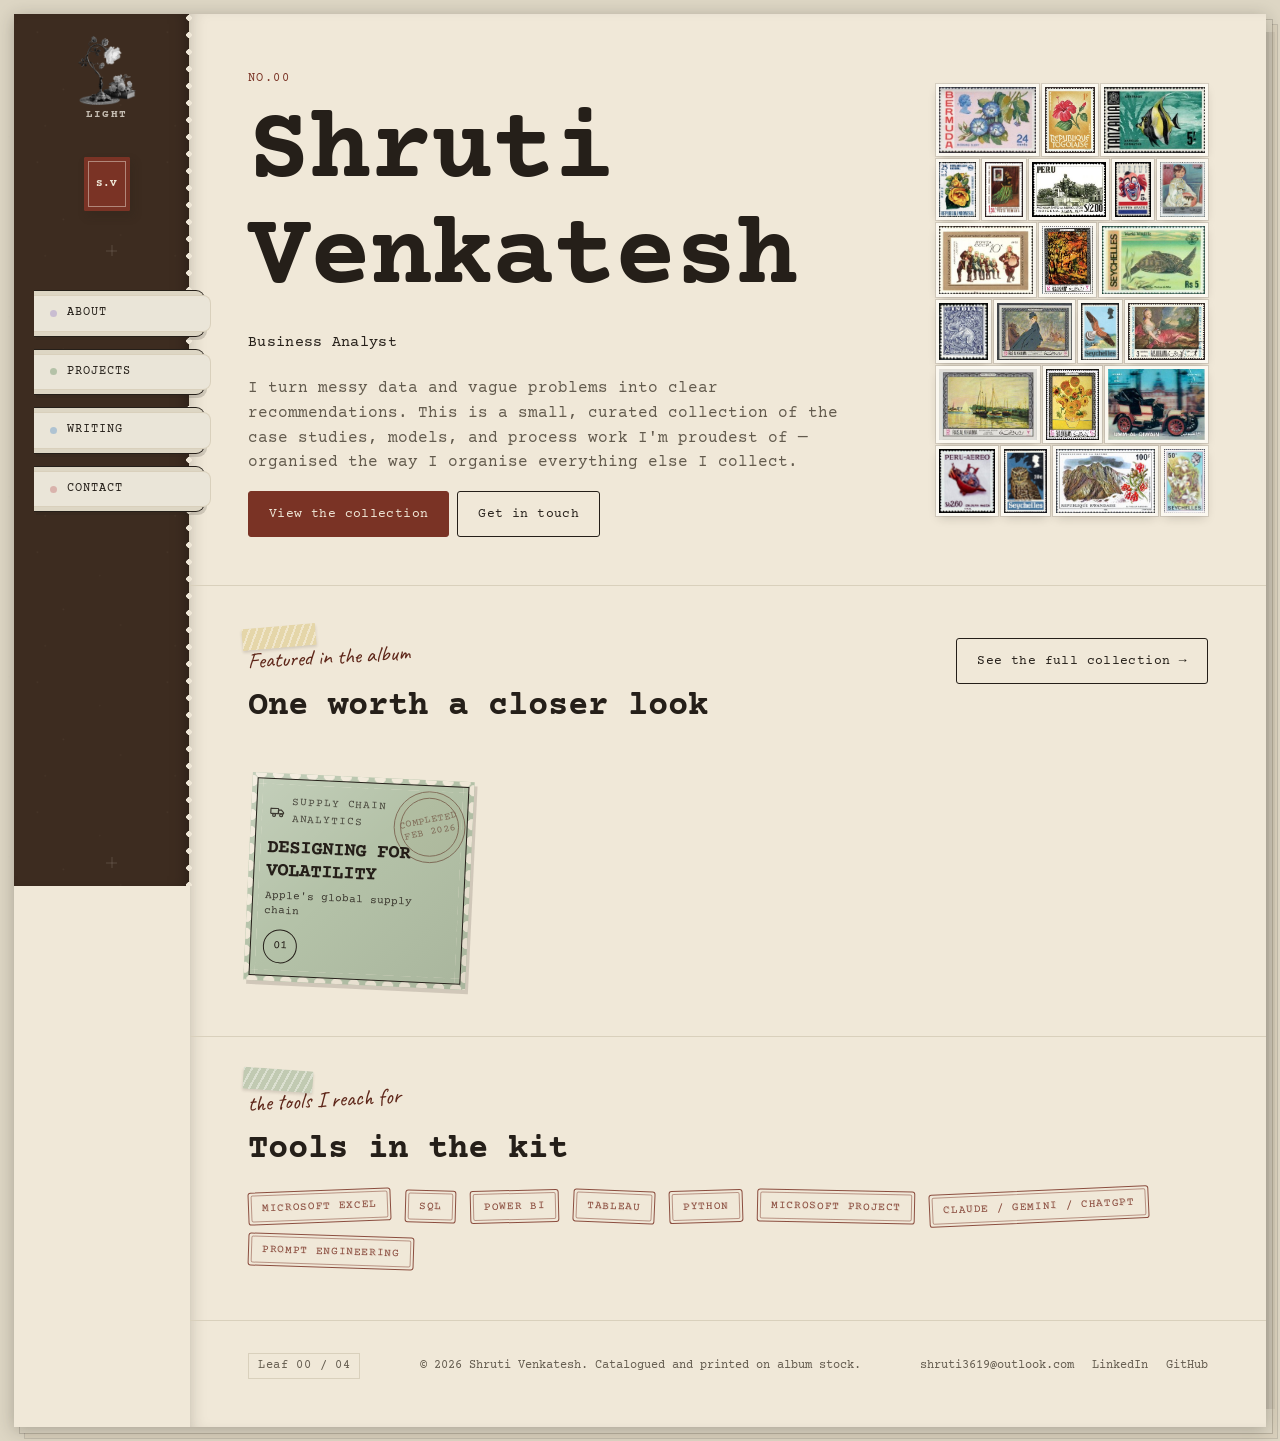
==== index.html @ 0fd5b23b "Add files via upload" ====
<!DOCTYPE html>
<html lang="en">
<head>
<meta charset="UTF-8">
<script>
(function () {
  try {
    var t = localStorage.getItem('theme');
    if (!t) t = (window.matchMedia && window.matchMedia('(prefers-color-scheme: dark)').matches) ? 'dark' : 'light';
    document.documentElement.setAttribute('data-theme', t);
  } catch (e) {}
})();
</script>
<meta name="viewport" content="width=device-width, initial-scale=1.0, viewport-fit=cover">
<title>Shruti Venkatesh — Business Analyst</title>
<meta name="description" content="A small collection of analytics, operations, and strategy work, catalogued like a stamp album.">
<meta property="og:type" content="website">
<meta property="og:title" content="Shruti Venkatesh — Business Analyst">
<meta property="og:description" content="A small collection of analytics, operations, and strategy work, catalogued like a stamp album.">
<meta property="og:url" content="https://shrutivenkatesh14.github.io/Portfolio/">
<meta property="og:site_name" content="Shruti Venkatesh — Portfolio">
<meta property="og:image" content="https://shrutivenkatesh14.github.io/Portfolio/og-image.png">
<meta property="og:image:width" content="1200">
<meta property="og:image:height" content="630">
<meta name="twitter:card" content="summary_large_image">
<meta name="twitter:title" content="Shruti Venkatesh — Business Analyst">
<meta name="twitter:description" content="A small collection of analytics, operations, and strategy work, catalogued like a stamp album.">
<meta name="twitter:image" content="https://shrutivenkatesh14.github.io/Portfolio/og-image.png">
<link rel="canonical" href="https://shrutivenkatesh14.github.io/Portfolio/">
<link rel="icon" type="image/svg+xml" href="favicon.svg">
<link rel="icon" type="image/png" sizes="32x32" href="favicon-32x32.png">
<link rel="apple-touch-icon" href="apple-touch-icon.png">
<link rel="preconnect" href="https://fonts.googleapis.com">
<link rel="preconnect" href="https://fonts.gstatic.com" crossorigin>
<link href="https://fonts.googleapis.com/css2?family=Courier+Prime:ital,wght@0,400;0,700;1,400&family=Newsreader:ital,wght@0,400;0,500;1,400&family=Caveat:wght@500;600&display=swap" rel="stylesheet">
<link rel="stylesheet" href="styles.css?v=20261023">
</head>
<body>

<div class="album">
    <nav class="rail" aria-label="Primary">
    <button class="lamp-toggle" type="button" aria-label="Turn on the lamp (dark mode)" aria-pressed="false" title="Toggle light / dark mode">
    <span class="lamp-toggle-glow" aria-hidden="true"></span>
    <img class="lamp-toggle-img" src="assets/lamp.png" alt="" width="140" height="166" aria-hidden="true">
  
  </button>
  <a class="rail-brand" href="index.html" aria-label="Home" aria-current="page">S.V</a>
    <span class="reg-mark" aria-hidden="true"></span>
    <div class="rail-tabs">
      <a class="rail-tab t-lavender" href="about.html"><span class="tab-dot"></span>About</a>
      <a class="rail-tab t-sage" href="projects.html"><span class="tab-dot"></span>Projects</a>
      <a class="rail-tab t-powder-blue" href="writing.html"><span class="tab-dot"></span>Writing</a>
      <a class="rail-tab t-dusty-rose" href="contact.html"><span class="tab-dot"></span>Contact</a>
    </div>
    <span class="reg-mark" aria-hidden="true" style="margin-top:auto;"></span>
  </nav>
  <button class="rail-toggle" aria-label="Toggle navigation" aria-expanded="false">☰</button>

  <div class="page-content">
    <main>
      <section class="hero">
        <div class="wrap">
          <p class="eyebrow">No.00</p>
          <h1 class="hero-name">Shruti Venkatesh</h1>
          <p class="hero-role">Business Analyst</p>
          <p class="max-w">
            I turn messy data and vague problems into clear recommendations. This is a small, curated collection of
            the case studies, models, and process work I'm proudest of — organised the way I organise everything
            else I collect.
          </p>
          <div class="chip-row hero-actions">
            <a href="projects.html" class="btn btn-primary">View the collection</a>
            <a href="contact.html" class="btn btn-quiet">Get in touch</a>
          </div>
          <div class="hero-scatter" id="hero-scatter" aria-hidden="true"></div>
        </div>
      </section>

      <section>
        <div class="wrap">
          <div class="section-head">
            <div>
              <span class="album-note">
                <span class="washi-tape washi-butter" aria-hidden="true" style="width:74px; left:-6px; transform:rotate(-5deg);"></span>
                <span class="hand-note">Featured in the album</span>
              </span>
              <h2 class="mt-0" style="margin-top:8px;">One worth a closer look</h2>
            </div>
            <a href="projects.html" class="btn btn-quiet">See the full collection →</a>
          </div>
          <div class="stamp-collection" id="stamp-grid" data-filter="featured"></div>
        </div>
      </section>

      <section>
        <div class="wrap">
          <span class="album-note">
            <span class="washi-tape washi-sage" aria-hidden="true" style="width:70px; left:-5px; transform:rotate(4deg);"></span>
            <span class="hand-note">the tools I reach for</span>
          </span>
          <h2 class="mt-0" style="margin-top:8px;">Tools in the kit</h2>
          <div class="tool-mark-row">
            <span class="tool-mark" style="--tilt:-2.2deg;">Microsoft Excel</span>
            <span class="tool-mark" style="--tilt:1.6deg;">SQL</span>
            <span class="tool-mark" style="--tilt:-1.4deg;">Power BI</span>
            <span class="tool-mark" style="--tilt:2.4deg;">Tableau</span>
            <span class="tool-mark" style="--tilt:-1.8deg;">Python</span>
            <span class="tool-mark" style="--tilt:1.2deg;">Microsoft Project</span>
            <span class="tool-mark" style="--tilt:-2.6deg;">Claude / Gemini / ChatGPT</span>
            <span class="tool-mark" style="--tilt:1.8deg;">Prompt Engineering</span>
          </div>
        </div>
      </section>
    </main>

    <footer class="site-footer">
      <div class="wrap footer-row">
        <span class="leaf-num">Leaf 00 / 04</span>
        <span>© 2026 Shruti Venkatesh. Catalogued and printed on album stock.</span>
        <div class="footer-links">
          <a href="mailto:shruti3619@outlook.com">shruti3619@outlook.com</a>
          <a href="https://www.linkedin.com/in/shrutivenkatesh14" target="_blank" rel="noopener noreferrer">LinkedIn</a>
          <a href="https://github.com/shrutivenkatesh14" target="_blank" rel="noopener noreferrer">GitHub</a>
        </div>
      </div>
    </footer>
  </div>
</div>

<div class="overlay" id="case-overlay" aria-hidden="true" inert>
  <div class="overlay-sheet" role="dialog" aria-modal="true" aria-label="Case file">
    <button class="overlay-close" aria-label="Close">✕</button>
    <div class="overlay-content">
      <div class="overlay-head">
        <div class="overlay-stamp stamp-shape"></div>
        <div>
          <span class="overlay-tag"></span>
          <h3 class="overlay-title"></h3>
        </div>
      </div>
      <span class="overlay-denom"></span>
      <p class="overlay-outcome"></p>
      <div class="o-diagram" hidden>
        <div class="netmap-top"><h4 class="netmap-head"></h4><span class="hand-note netmap-hand"></span></div>
        <ol class="netmap" aria-label="The supply chain in four stops"></ol>
        <div class="netmap-lock">
          <p class="netmap-lock-caption"></p>
          <div class="netmap-lock-bar"><span class="netmap-lock-end netmap-lock-left"></span><span class="netmap-lock-line" aria-hidden="true"></span><span class="netmap-lock-end netmap-lock-right"></span></div>
        </div>
        <p class="netmap-why"></p>
        <p class="netmap-catch"></p>
        <p class="netmap-take"></p>
      </div>
      <div class="overlay-body">
        <div><h4>The problem</h4><p class="o-problem"></p></div>
        <div><h4>What I did</h4><ul class="o-approach"></ul></div>
        <div><h4>The outcome</h4><p class="o-result"></p></div>
      </div>
      <div class="overlay-links"></div>
    </div>
    <div class="overlay-nav">
      <button class="overlay-prev">← Previous</button>
      <button class="overlay-next">Next →</button>
    </div>
  </div>
</div>

<script src="data.js?v=20261023"></script>
<script src="app.js?v=20261023"></script>
</body>
</html>
---- styles.css ----
/* ==========================================================================
   THE COLLECTION v2 — an album of albums
   ========================================================================== */

:root {
  --paper: #F0E8D8;
  --paper-deep: #DDD6C4;
  --panel: #EAE5D8;
  --ink: #251F19;
  --ink-soft: #635B4E;
  --line: #D9D0BC;
  --accent-ink: #7A3325;
  --accent-ink-deep: #5E2619;

  --dusty-rose: #D9B3AC;
  --sage: #B4C2A8;
  --powder-blue: #AFC3D2;
  --butter-yellow: #E3D19C;
  --lavender: #C9BDD1;

  --spine: #3D2C20;
  --spine-mark: rgba(243,238,227,0.4);

  --font-display: 'Courier Prime', 'Courier New', monospace;
  --font-body: 'Courier Prime', 'Courier New', monospace;
  --font-mono: 'Courier Prime', 'Courier New', monospace;
  --font-hand: 'Caveat', cursive;

  --rail-w: 176px;
  --radius: 3px;
}

/* per-page paper wash — a whisper of tint per section, kept neutral so it
   never competes with the pastel stamps. Light mode only: these hard-set
   --paper on <body>, which would otherwise shadow the dark theme's value
   (set on <html>) for every descendant, so each is undone in dark mode
   directly below rather than left to lose the cascade. */
body.wash-about   { --paper: #F0E7D5; }
body.wash-projects{ --paper: #EEE8D4; }
body.wash-writing { --paper: #EDE8D5; }
body.wash-contact { --paper: #F0E6D6; }

html[data-theme="dark"] body.wash-about,
html[data-theme="dark"] body.wash-projects,
html[data-theme="dark"] body.wash-writing,
html[data-theme="dark"] body.wash-contact {
  --paper: #302C27;
}

* { box-sizing: border-box; }
html { scroll-behavior: smooth; }

@media (prefers-reduced-motion: reduce) {
  html { scroll-behavior: auto; }
  *, *::before, *::after {
    animation-duration: 0.001ms !important;
    animation-iteration-count: 1 !important;
    transition-duration: 0.001ms !important;
  }
}

body {
  margin: 0;
  background: var(--paper-deep);
  color: var(--ink);
  font-family: var(--font-body);
  font-size: 16px;
  line-height: 1.55;
  -webkit-font-smoothing: antialiased;
  position: relative;
}
body.no-scroll {
  overflow: hidden;
  position: fixed;
  width: 100%;
}

/* faint paper grain — a handful of irregular radial specks, tiled, so the
   page reads as textured stock rather than a flat digital fill */
body::before {
  content: "";
  position: fixed;
  inset: 0;
  pointer-events: none;
  z-index: 0;
  opacity: 0.5;
  background-image:
    radial-gradient(circle at 12% 22%, rgba(43,36,30,0.05) 0, transparent 1.4px),
    radial-gradient(circle at 68% 8%, rgba(43,36,30,0.045) 0, transparent 1.2px),
    radial-gradient(circle at 34% 61%, rgba(43,36,30,0.05) 0, transparent 1.5px),
    radial-gradient(circle at 82% 47%, rgba(43,36,30,0.04) 0, transparent 1.3px),
    radial-gradient(circle at 51% 88%, rgba(43,36,30,0.05) 0, transparent 1.4px),
    radial-gradient(circle at 5% 76%, rgba(43,36,30,0.04) 0, transparent 1.2px),
    radial-gradient(circle at 91% 91%, rgba(43,36,30,0.045) 0, transparent 1.3px);
  background-size: 180px 180px;
}
.wrap, .album, .overlay, .rail, .rail-toggle { position: relative; z-index: 1; }

a { color: var(--accent-ink); }
a:focus-visible, button:focus-visible, summary:focus-visible {
  outline: 2px solid var(--accent-ink);
  outline-offset: 3px;
}
img { max-width: 100%; display: block; }
button { font-family: inherit; }

.wrap { max-width: 1040px; margin: 0 auto; padding: 0 clamp(20px, 4vw, 40px); }

.eyebrow {
  font-family: var(--font-mono);
  font-size: 12px;
  letter-spacing: 0.12em;
  text-transform: uppercase;
  color: var(--accent-ink);
}

/* a handwritten, slightly rotated margin note — THE one handwritten voice
   used everywhere in the album, for personal annotations only. Never used
   for structural/informational labels — those stay typewriter (.eyebrow). */
.hand-note {
  font-family: var(--font-hand);
  font-size: 1.4rem;
  color: var(--accent-ink-deep);
  display: inline-block;
  transform: rotate(-3deg);
  line-height: 1;
}

h1, h2, h3 { font-family: var(--font-display); font-weight: 700; color: var(--ink); margin: 0 0 0.4em; }
h2 { font-size: clamp(1.6rem, 3vw, 2.1rem); }
h3 { font-size: 1.2rem; }
p { margin: 0 0 1em; color: var(--ink-soft); }
.rule { border: none; border-top: 1px solid var(--line); margin: 0; }
.mt-0 { margin-top: 0; }
.max-w { max-width: 620px; }

/* ==========================================================================
   Custom loupe cursor
   ========================================================================== */

.has-loupe-cursor, .has-loupe-cursor a, .has-loupe-cursor button, .has-loupe-cursor summary {
  cursor: none;
}
.loupe-cursor {
  position: fixed;
  top: 0; left: 0;
  width: 34px; height: 34px;
  margin: -17px 0 0 -17px;
  pointer-events: none;
  z-index: 9999;
  opacity: 0;
  transition: opacity 0.2s ease, transform 0.08s linear;
  will-change: transform;
}
.loupe-glass {
  position: absolute;
  inset: 0;
  border: 2px solid var(--ink);
  border-radius: 50%;
  background: rgba(247, 242, 231, 0.15);
  transition: transform 0.2s cubic-bezier(0.16,1,0.3,1), border-color 0.2s ease, background 0.2s ease;
}
.loupe-handle {
  position: absolute;
  width: 12px; height: 2px;
  background: var(--ink);
  bottom: -2px; right: -6px;
  transform: rotate(45deg);
  transform-origin: left center;
  transition: background 0.2s ease;
}
.loupe-cursor.is-active .loupe-glass {
  transform: scale(1.5);
  border-color: var(--accent-ink);
  background: rgba(140, 90, 82, 0.12);
}
.loupe-cursor.is-active .loupe-handle { background: var(--accent-ink); }

/* ==========================================================================
   Layout shell — the album spine
   ========================================================================== */

.album {
  display: flex;
  align-items: stretch;
  background: var(--paper);
  margin: 14px;
  min-height: calc(100vh - 28px);
  box-shadow:
    0 3px 16px rgba(37,31,25,0.28),
    6px 6px 0 0 var(--paper-deep),
    6px 6px 0 1px rgba(37,31,25,0.18),
    11px 11px 0 0 var(--line),
    11px 11px 0 1px rgba(37,31,25,0.14);
  position: relative;
}
.album::after {
  content: "";
  position: absolute;
  top: 18px; bottom: 18px; right: -3px;
  width: 3px;
  background: rgba(37,31,25,0.14);
  box-shadow: 3px 0 0 rgba(37,31,25,0.09), 6px 0 0 rgba(37,31,25,0.05);
  pointer-events: none;
}

.reg-mark {
  width: 11px; height: 11px;
  position: relative;
  opacity: 0.4;
}
.reg-mark::before, .reg-mark::after { content: ""; position: absolute; background: var(--ink); }
.reg-mark::before { top: 50%; left: 0; width: 100%; height: 1px; transform: translateY(-50%); }
.reg-mark::after { left: 50%; top: 0; height: 100%; width: 1px; transform: translateX(-50%); }

.rail {
  flex: 0 0 var(--rail-w);
  width: var(--rail-w);
  background-color: var(--spine);
  background-image:
    radial-gradient(circle at 18% 14%, rgba(255,241,214,0.05) 0, transparent 1.4px),
    radial-gradient(circle at 66% 32%, rgba(255,241,214,0.045) 0, transparent 1.2px),
    radial-gradient(circle at 38% 58%, rgba(255,241,214,0.05) 0, transparent 1.5px),
    radial-gradient(circle at 82% 70%, rgba(255,241,214,0.04) 0, transparent 1.3px),
    radial-gradient(circle at 24% 86%, rgba(255,241,214,0.045) 0, transparent 1.4px);
  background-size: 130px 130px;
  box-shadow: inset -10px 0 18px -12px rgba(0,0,0,0.5);
  border-right: 1px solid var(--line);
  position: sticky;
  top: 0;
  height: 100vh;
  height: 100dvh;
  max-height: calc(100vh - 28px);
  max-height: calc(100dvh - 28px);
  display: flex;
  flex-direction: column;
  align-items: center;
  gap: 34px;
  padding: 22px 0 18px 20px;
  z-index: 80;
}
.rail .reg-mark::before, .rail .reg-mark::after { background: var(--spine-mark); }
.rail::after {
  content: "";
  position: absolute;
  top: 0; bottom: 0; right: -4px;
  width: 8px;
  background-image: radial-gradient(circle 3px at 50% 4px, var(--paper) 2.6px, transparent 3px);
  background-repeat: repeat-y;
  background-size: 8px 17px;
  z-index: 1;
  pointer-events: none;
}

.rail-brand {
  display: block;
  text-decoration: none;
  width: 46px; height: 54px;
  border: 1.5px solid var(--ink);
  border-radius: 1px;
  position: relative;
  margin-top: 18px;
  display: grid;
  place-items: center;
  font-family: var(--font-mono);
  font-size: 11px;
  font-weight: 700;
  color: var(--ink);
  background: var(--paper);
  box-shadow: 2px 3px 0 rgba(37,31,25,0.16);
  transition: transform 0.15s ease, box-shadow 0.15s ease;
}
.rail-brand::after { content: ""; position: absolute; inset: 3px; border: 1px solid var(--ink); }
.rail-brand:hover, .rail-brand:focus-visible {
  transform: translateY(-3px);
  box-shadow: 3px 6px 0 rgba(37,31,25,0.24);
}
.rail-brand[aria-current="page"] {
  background: var(--accent-ink);
  border-color: var(--accent-ink);
  color: var(--paper);
  box-shadow: 3px 5px 10px rgba(37,31,25,0.22);
}
.rail-brand[aria-current="page"]::after { border-color: rgba(243,238,227,0.45); }
html[data-theme="dark"] .rail-brand:hover,
html[data-theme="dark"] .rail-brand:focus-visible {
  box-shadow: 3px 6px 10px rgba(0,0,0,0.4);
}

.rail-tabs { display: flex; flex-direction: column; gap: 12px; align-items: stretch; width: 100%; }

.rail-tab {
  display: flex;
  align-items: center;
  text-decoration: none;
  color: var(--ink);
  background: var(--paper-deep);
  font-family: var(--font-mono);
  font-size: 12px;
  letter-spacing: 0.08em;
  text-transform: uppercase;
  padding: 13px 20px 13px 16px;
  border: 1px solid var(--ink);
  border-left: none;
  border-radius: 0 9px 9px 0;
  margin-right: -16px;
  position: relative;
  z-index: 5;
  box-shadow: 2px 3px 0 rgba(37,31,25,0.16);
  transition: transform 0.15s ease;
}
.rail-tab::before {
  content: "";
  position: absolute;
  top: 4px; bottom: 4px; left: 0; right: -7px;
  background: var(--panel);
  border: 1px solid var(--line);
  border-left: none;
  border-radius: 0 8px 8px 0;
  z-index: -1;
}
.tab-dot {
  display: inline-block;
  width: 7px; height: 7px;
  border-radius: 50%;
  margin-right: 10px;
  flex: 0 0 auto;
}
.rail-tab.t-dusty-rose .tab-dot { background: var(--dusty-rose); }
.rail-tab.t-sage .tab-dot { background: var(--sage); }
.rail-tab.t-powder-blue .tab-dot { background: var(--powder-blue); }
.rail-tab.t-butter-yellow .tab-dot { background: var(--butter-yellow); }
.rail-tab.t-lavender .tab-dot { background: var(--lavender); }
.rail-tab:hover { transform: translateY(-2px) translateX(2px); }
.rail-tab[aria-current="page"] {
  border-color: transparent;
  margin-right: -20px;
  margin-left: -2px;
  font-weight: 700;
  transform: translateY(-1px);
  box-shadow: 3px 5px 10px rgba(37,31,25,0.22);
  z-index: 6;
}
.rail-tab[aria-current="page"]::before { display: none; }
.rail-tab.t-dusty-rose[aria-current="page"] { background: var(--dusty-rose); }
.rail-tab.t-sage[aria-current="page"] { background: var(--sage); }
.rail-tab.t-powder-blue[aria-current="page"] { background: var(--powder-blue); }
.rail-tab.t-butter-yellow[aria-current="page"] { background: var(--butter-yellow); }
.rail-tab.t-lavender[aria-current="page"] { background: var(--lavender); }
.rail-tab[aria-current="page"] .tab-dot { box-shadow: 0 0 0 1.5px rgba(37,31,25,0.3); }

.rail-toggle {
  display: none;
  position: fixed;
  top: max(14px, env(safe-area-inset-top));
  right: max(14px, env(safe-area-inset-right));
  z-index: 90;
  width: 44px; height: 44px;
  background: var(--paper);
  border: 1.5px solid var(--ink);
  border-radius: var(--radius);
  color: var(--ink);
  font-size: 16px;
  cursor: pointer;
}

.page-content {
  flex: 1;
  min-width: 0;
  box-shadow: inset 10px 0 18px -12px rgba(37,31,25,0.28);
}

@media (max-width: 880px) {
  .album {
    margin: 6px;
    min-height: calc(100vh - 12px);
    min-height: calc(100dvh - 12px);
    box-shadow:
      0 3px 16px rgba(37,31,25,0.28),
      3px 3px 0 0 var(--paper-deep),
      3px 3px 0 1px rgba(37,31,25,0.18),
      5px 5px 0 0 var(--line),
      5px 5px 0 1px rgba(37,31,25,0.14);
  }
  .page-content { box-shadow: none; }
  .rail {
    position: fixed;
    top: 0; left: -260px;
    width: 240px;
    height: 100vh;
    height: 100dvh;
    max-height: none;
    align-items: stretch;
    padding: 70px 18px calc(24px + env(safe-area-inset-bottom)) max(18px, env(safe-area-inset-left));
    transition: left 0.25s ease;
  }
  .rail.open { left: 0; }
  .lamp-toggle, .rail-brand { margin-left: 0; }
  .rail-brand { margin-bottom: 4px; }
  .rail-tab { margin-right: 0; border-radius: 6px; }
  .rail-tab::before { display: none; }
  .rail-tab:hover { transform: none; }
  .rail-tab[aria-current="page"] { margin-right: 0; }
  .rail-toggle { display: block; }
}

/* ==========================================================================
   Buttons / chips
   ========================================================================== */

.btn {
  font-family: var(--font-mono);
  font-size: 13px;
  letter-spacing: 0.03em;
  text-decoration: none;
  display: inline-flex;
  align-items: center;
  gap: 8px;
  padding: 12px 20px;
  border-radius: var(--radius);
  border: 1.5px solid var(--ink);
  color: var(--ink);
  background: transparent;
  cursor: pointer;
  transition: transform 0.15s ease, background 0.15s ease;
}
.btn:hover { transform: translateY(-1px); }
.btn-primary { background: var(--accent-ink); border-color: var(--accent-ink); color: var(--paper); }
.btn-primary:hover { background: var(--accent-ink-deep); border-color: var(--accent-ink-deep); }
.btn-quiet:hover { background: var(--panel); }

.chip-row { display: flex; flex-wrap: wrap; gap: 8px; }

/* ==========================================================================
   Washi tape — a small "I taped this into my album" accent.
   Rule: never on the stamp itself. Used sparingly on the things that feel
   personally attached — a portrait, a note, a postcard. Muted, translucent,
   a little imperfect; never a modern UI decoration.
   ========================================================================== */

.washi-tape {
  position: absolute;
  top: -20px;
  left: 0;
  height: 22px;
  width: 60px;
  opacity: 0.78;
  border-radius: 1px;
  box-shadow: 0 2px 3px rgba(43,36,30,0.18);
  background-image: repeating-linear-gradient(115deg, rgba(255,255,255,0.45) 0 2px, transparent 2px 7px);
  background-blend-mode: overlay;
  pointer-events: none;
  z-index: 3;
}
.washi-butter   { background-color: var(--butter-yellow); }
.washi-sage     { background-color: var(--sage); }
.washi-rose     { background-color: var(--dusty-rose); }
.washi-blue     { background-color: var(--powder-blue); }
.washi-lavender { background-color: var(--lavender); }

/* wraps a .hand-note so a small strip of tape can hold it down */
.album-note { position: relative; display: inline-block; }

/* holds the illustrated portrait on the About page */
.tape-portrait {
  top: -12px;
  left: 50%;
  width: 92px;
  transform: translateX(-50%) rotate(-4deg);
}

/* ==========================================================================
   Hero
   ========================================================================== */

.hero { padding: 56px 0 0; }
.hero-name {
  font-size: clamp(2.6rem, 9vw, 6.5rem);
  line-height: 1.02;
  font-weight: 700;
  letter-spacing: -0.01em;
  margin: 10px 0 18px;
}
.hero-role {
  font-family: var(--font-mono);
  font-size: clamp(13px, 1.6vw, 15px);
  color: var(--ink);
  letter-spacing: 0.02em;
  margin-bottom: 22px;
}
.hero-actions { margin-bottom: 48px; }

/* Hero stamp collage — fills the empty right side of the intro, nothing more.
   Sits beside the text (absolute, so it never makes the hero taller) and is
   sized to end inside the height of the text block. Rows justify themselves:
   each stamp grows in proportion to its width/height (--a), so every row is
   one flush line and no stamp is stretched. Hidden where there is no room. */
.hero .wrap { position: relative; }
.hero-scatter {
  --stamp-frame: #FBF8F0;
  display: none;
  position: absolute;
  top: 14px;   /* centres the block against the intro text */
  right: clamp(20px, 4vw, 40px);
  width: 272px;
  padding: 3px;
  flex-direction: column;
  gap: 9px;
  pointer-events: none;
}
html[data-theme="dark"] .hero-scatter { --stamp-frame: #E9E1D0; }
.hero-scatter-row { display: flex; gap: 9px; align-items: flex-start; }
.hero-stamp {
  flex: var(--a) 1 0px;
  min-width: 0;
  aspect-ratio: var(--a);
  box-shadow:
    0 0 0 3px var(--stamp-frame),
    0 0 0 4px rgba(37,31,25,0.12),
    0 4px 10px rgba(37,31,25,0.22);
}
.hero-stamp img { display: block; width: 100%; height: 100%; object-fit: cover; }
@media (min-width: 1240px) { .hero-scatter { display: flex; } }

/* ==========================================================================
   Sections
   ========================================================================== */

section { padding: 52px 0; }
section + section { border-top: 1px solid var(--line); }
.section-head { display: flex; align-items: baseline; justify-content: space-between; gap: 20px; margin-bottom: 30px; flex-wrap: wrap; }

/* ==========================================================================
   Stamp shape (perforated edge) + cards
   ========================================================================== */

.stamp-shape {
  --hole: 6px;
  --tile: 17px;
  background-color: var(--stamp-fill, var(--sage));
  background-image:
    linear-gradient(135deg, rgba(255,255,255,0.22) 0%, transparent 45%, rgba(43,36,30,0.08) 100%),
    radial-gradient(circle var(--hole) at calc(var(--tile)/2) 0, var(--paper) calc(var(--hole) - 0.5px), transparent var(--hole)),
    radial-gradient(circle var(--hole) at calc(var(--tile)/2) 100%, var(--paper) calc(var(--hole) - 0.5px), transparent var(--hole)),
    radial-gradient(circle var(--hole) at 0 calc(var(--tile)/2), var(--paper) calc(var(--hole) - 0.5px), transparent var(--hole)),
    radial-gradient(circle var(--hole) at 100% calc(var(--tile)/2), var(--paper) calc(var(--hole) - 0.5px), transparent var(--hole));
  background-repeat: no-repeat, repeat-x, repeat-x, repeat-y, repeat-y;
  background-position: 0 0, top left, bottom left, top left, top right;
  background-size: 100% 100%, var(--tile) calc(var(--tile) * 0.66), var(--tile) calc(var(--tile) * 0.66), calc(var(--tile) * 0.66) var(--tile), calc(var(--tile) * 0.66) var(--tile);
  box-shadow: 3px 4px 0 rgba(43,36,30,0.16);
  border: 1.5px solid var(--ink);
}

.stamp-collection {
  display: grid;
  grid-template-columns: repeat(auto-fill, minmax(min(220px, 100%), 1fr));
  gap: 30px 24px;
}

.tool-mark-row { display: flex; flex-wrap: wrap; gap: 12px 14px; }
.tool-mark {
  display: inline-flex;
  align-items: center;
  padding: 7px 13px;
  font-family: var(--font-mono);
  font-size: 11px;
  letter-spacing: 0.06em;
  text-transform: uppercase;
  color: var(--accent-ink);
  background: transparent;
  border: 1.5px solid var(--accent-ink);
  border-radius: 3px;
  position: relative;
  opacity: 0.85;
  text-shadow: 0.4px 0.4px 0 rgba(122,51,37,0.2);
  transform: rotate(var(--tilt, 0deg));
  transition: transform 0.15s ease, background 0.2s ease, opacity 0.2s ease;
}
.tool-mark::before {
  content: "";
  position: absolute;
  inset: 2px;
  border: 1px solid var(--accent-ink);
  border-radius: 2px;
  opacity: 0.55;
  pointer-events: none;
}
.tool-mark:hover {
  transform: rotate(0deg) translateY(-2px);
  background: rgba(122,51,37,0.06);
  opacity: 1;
}

.stamp-card {
  --stamp-fill: var(--sage);
  padding: 0;
  color: var(--ink);
  position: relative;
  display: block;
  text-align: left;
  border: none;
  transform: rotate(var(--tilt, -1deg));
  transition: transform 0.2s ease, box-shadow 0.2s ease;
  font: inherit;
}
.stamp-card:hover, .stamp-card:focus-visible { transform: rotate(0deg) translateY(-3px); }
.stamp-card.lifting {
  transform: rotate(0deg) translateY(-10px) scale(1.04);
  box-shadow: 5px 8px 0 rgba(43,36,30,0.22);
  transition: transform 0.18s cubic-bezier(0.16,1,0.3,1), box-shadow 0.18s ease;
}
.c-dusty-rose { --stamp-fill: var(--dusty-rose); }
.c-sage { --stamp-fill: var(--sage); }
.c-powder-blue { --stamp-fill: var(--powder-blue); }
.c-butter-yellow { --stamp-fill: var(--butter-yellow); }
.c-lavender { --stamp-fill: var(--lavender); }

.stamp-inner {
  border: 1px solid currentColor;
  opacity: 1;
  margin: 5px;
  padding: 14px 12px 12px;
  min-height: 176px;
  position: relative;
  display: flex;
  flex-direction: column;
  justify-content: space-between;
}
.stamp-tag-row { display: flex; align-items: center; gap: 6px; }
.stamp-icon { width: 17px; height: 17px; flex: 0 0 auto; opacity: 0.85; }
.stamp-tag { font-family: var(--font-mono); font-size: 11px; letter-spacing: 0.08em; text-transform: uppercase; opacity: 0.75; display: block; }
.stamp-title {
  font-family: var(--font-display);
  font-weight: 700;
  font-size: 1.2rem;
  text-transform: uppercase;
  letter-spacing: 0;
  line-height: 1.2;
  margin: 10px 0;
  display: block;
}
.stamp-sub { font-family: var(--font-mono); font-size: 11px; line-height: 1.35; opacity: 0.85; display: block; margin: -4px 0 10px; }
.stamp-denom-badge {
  width: 34px; height: 34px;
  border: 1.5px solid currentColor;
  border-radius: 50%;
  display: flex;
  align-items: center;
  justify-content: center;
  align-self: flex-start;
}
.stamp-denom-num { font-family: var(--font-mono); font-size: 12px; font-weight: 400; }

.postmark {
  position: absolute;
  top: 8px; right: 4px;
  width: 78px; height: 78px;
  border: 1.5px solid var(--accent-ink);
  border-radius: 50%;
  display: grid;
  place-items: center;
  color: var(--accent-ink);
  background: rgba(247,242,231,0.85);
  mix-blend-mode: multiply;
  font-family: var(--font-mono);
  font-size: 11px;
  text-align: center;
  line-height: 1.15;
  letter-spacing: 0.01em;
  text-transform: uppercase;
  transform: rotate(-14deg) scale(0.92);
  opacity: 0.55;
  transition: opacity 0.25s ease, transform 0.25s cubic-bezier(0.16,1,0.3,1);
}
.postmark::before { content: ""; position: absolute; inset: 6px; border: 1px solid var(--accent-ink); border-radius: 50%; }
.stamp-card:hover .postmark, .stamp-card:focus-visible .postmark, .stamp-card:active .postmark { opacity: 1; transform: rotate(-14deg) scale(1); }

/* touch devices can't hover: the completion date shouldn't be hidden behind
   an interaction that never fires there */
@media (hover: none) {
  .postmark { opacity: 0.6; }
}

/* ==========================================================================
   Case-file overlay
   ========================================================================== */

.overlay {
  position: fixed;
  inset: 0;
  background: rgba(43,36,30,0.55);
  backdrop-filter: blur(2px);
  display: flex;
  align-items: center;
  justify-content: center;
  padding: 24px;
  opacity: 0;
  pointer-events: none;
  transition: opacity 0.2s ease;
  z-index: 200;
}
.overlay.open { opacity: 1; pointer-events: auto; }

.overlay-sheet {
  background: var(--paper);
  border: 1px solid var(--line);
  max-width: 760px;
  width: 100%;
  max-height: 88vh;
  overflow-y: auto;
  padding: clamp(24px, 4vw, 48px);
  position: relative;
  transform: translateY(14px) scale(0.98);
  transition: transform 0.25s cubic-bezier(0.2,0.8,0.2,1);
}
.overlay.open .overlay-sheet { transform: translateY(0) scale(1); }

.overlay-close {
  position: absolute;
  top: 12px; right: 12px;
  width: 44px; height: 44px;
  border: 1.5px solid var(--ink);
  background: var(--paper);
  border-radius: 50%;
  font-size: 16px;
  cursor: pointer;
  color: var(--ink);
}

.overlay-head { display: flex; align-items: center; gap: 20px; margin-bottom: 8px; flex-wrap: wrap; }
.overlay-stamp {
  width: 58px; height: 70px;
  flex: 0 0 auto;
  border: 1px solid rgba(43,36,30,0.28);
  display: flex;
  align-items: center;
  justify-content: center;
  color: var(--ink);
}
.overlay-stamp .stamp-icon { width: 30px; height: 30px; opacity: 0.9; }
.overlay-tag { font-family: var(--font-mono); font-size: 11px; letter-spacing: 0.1em; text-transform: uppercase; color: var(--accent-ink); display: block; }
.overlay-title { margin: 4px 0 0; }
.overlay-denom { font-family: var(--font-mono); font-size: 11.5px; color: var(--ink-soft); display: block; margin-bottom: 16px; }
.overlay-outcome {
  font-family: var(--font-display);
  font-size: 1.15rem;
  font-weight: 400;
  color: var(--ink);
  border-left: 3px solid var(--accent-ink);
  padding-left: 14px;
  margin: 0 0 26px;
}

.overlay-body { display: grid; gap: 26px; margin-top: 20px; }
.overlay-content { transition: opacity 0.15s ease; }
.overlay-content.is-switching { opacity: 0; }
.overlay-body h4 { font-family: var(--font-mono); font-size: 11px; letter-spacing: 0.08em; text-transform: uppercase; color: var(--accent-ink); margin: 0 0 8px; }
.overlay-body p { font-family: 'Newsreader', Georgia, 'Times New Roman', serif; font-size: 16px; line-height: 1.65; margin: 0; }
.overlay-body ul { font-family: 'Newsreader', Georgia, 'Times New Roman', serif; margin: 0; padding-left: 18px; font-size: 16px; line-height: 1.55; color: var(--ink-soft); }
.overlay-body li { margin-bottom: 9px; }
.overlay-body li:last-child { margin-bottom: 0; }
.overlay-links { display: flex; gap: 10px; flex-wrap: wrap; margin-top: 22px; }
.overlay-links .btn { padding: 10px 16px; font-size: 12px; }

.overlay-nav { display: flex; justify-content: space-between; margin-top: 30px; padding-top: 20px; border-top: 1px solid var(--line); }
.overlay-nav button {
  font-family: var(--font-mono);
  font-size: 12px;
  background: none;
  border: 1.5px solid var(--ink);
  border-radius: var(--radius);
  padding: 9px 16px;
  min-height: 44px;
  min-width: 44px;
  display: inline-flex;
  align-items: center;
  justify-content: center;
  color: var(--ink);
  cursor: pointer;
}
.overlay-nav button:hover { background: var(--panel); }

/* ==========================================================================
   Ledger / route / envelope (About & Contact)
   ========================================================================== */

.ledger { display: grid; grid-template-columns: repeat(2, 1fr); gap: 0 40px; }
@media (max-width: 640px) { .ledger { grid-template-columns: 1fr; } }
.ledger-row { display: flex; align-items: center; justify-content: space-between; gap: 16px; padding: 12px 0; border-bottom: 1px dotted var(--line); }
.ledger-row .name { font-weight: 400; }
.ledger-row .grade { font-family: var(--font-mono); font-size: 11px; letter-spacing: 0.06em; text-transform: uppercase; color: var(--accent-ink); white-space: nowrap; }

.stats-strip { display: grid; grid-template-columns: repeat(auto-fit, minmax(130px, 1fr)); gap: 20px; margin-bottom: 8px; }

.skill-groups {
  display: grid;
  grid-template-columns: repeat(auto-fit, minmax(240px, 1fr));
  gap: 18px;
}
.skill-group {
  border: 1px solid var(--ink);
  background: var(--paper-deep);
  padding: 16px 18px;
  position: relative;
}
.skill-group::before {
  content: "";
  position: absolute;
  top: 0; left: 16px;
  width: 26px; height: 6px;
  background: var(--accent-ink);
}
.skill-label {
  font-family: var(--font-mono);
  font-size: 11px;
  letter-spacing: 0.1em;
  text-transform: uppercase;
  color: var(--ink);
  font-weight: 700;
  display: block;
  margin-bottom: 8px;
}

.intro-grid { display: flex; gap: 32px; align-items: flex-start; flex-wrap: wrap; }
.passport-photo {
  width: 168px; height: 208px;
  flex: 0 0 auto;
  border: 2px solid var(--ink);
  background: var(--panel);
  padding: 8px 8px 26px;
  box-shadow: 3px 4px 0 rgba(43,36,30,0.14);
  position: relative;
}
.passport-photo img {
  width: 100%; height: 100%;
  object-fit: cover;
  display: block;
}
.passport-placeholder {
  width: 100%; height: 100%;
  flex-direction: column;
  align-items: center;
  justify-content: center;
  gap: 10px;
  color: var(--ink-soft);
}
.passport-placeholder svg {
  width: 34px; height: 34px;
  fill: none;
  stroke: var(--ink-soft);
  stroke-width: 1.4;
  opacity: 0.6;
}
.passport-placeholder span {
  font-family: var(--font-mono);
  font-size: 11px;
  letter-spacing: 0.04em;
}
.passport-photo::after {
  content: "PORTRAIT";
  position: absolute;
  bottom: 7px; left: 0; right: 0;
  text-align: center;
  font-family: var(--font-mono);
  font-size: 11px;
  letter-spacing: 0.1em;
  color: var(--ink-soft);
}
.stat { border: 1px solid var(--line); padding: 18px 16px; background: var(--panel); }
.stat .num { font-family: var(--font-display); font-size: 2rem; display: block; line-height: 1; margin-bottom: 6px; }
.stat .label { font-family: var(--font-mono); font-size: 11px; letter-spacing: 0.06em; text-transform: uppercase; color: var(--ink-soft); }

.route { position: relative; padding-left: 28px; border-left: 1.5px dashed var(--line); }
.route-stop { position: relative; padding-bottom: 34px; }
.route-stop:last-child { padding-bottom: 0; }
.route-stop::before {
  content: ""; position: absolute; left: -33px; top: 4px;
  width: 9px; height: 9px; border-radius: 50%;
  background: var(--accent-ink); border: 2px solid var(--paper);
  box-shadow: 0 0 0 1.5px var(--accent-ink);
}
.route-when { font-family: var(--font-mono); font-size: 11.5px; color: var(--accent-ink); text-transform: uppercase; letter-spacing: 0.05em; }
.route-stop h3 { margin: 4px 0 4px; }

/* ==========================================================================
   Contact — specimen card (stamp + catalogue) and message form
   ========================================================================== */

.specimen-plaque { background: var(--paper); border: 3px solid var(--ink); box-shadow: 6px 8px 0 rgba(37,31,25,0.22); padding: 34px; }
html[data-theme="dark"] .specimen-plaque { box-shadow: 6px 8px 0 rgba(0,0,0,0.35); }

.e-cols { display: flex; gap: 34px; align-items: flex-start; justify-content: space-between; flex-wrap: wrap; }
.mount { flex: 1 1 190px; display: flex; justify-content: center; position: relative; }  /* stamp sits centred in its column, not hard left */
.mount-hinge { position: absolute; top: -10px; left: 50%; transform: translateX(-50%); width: 40px; height: 16px; background: rgba(37,31,25,0.16); }

.specimen-stamp {
  --hole: 7px; --tile: 19px;
  width: 190px; height: 244px;
  background-color: var(--accent-ink-deep);
  background-image:
    radial-gradient(circle var(--hole) at calc(var(--tile)/2) 0, var(--paper) calc(var(--hole) - 0.5px), transparent var(--hole)),
    radial-gradient(circle var(--hole) at calc(var(--tile)/2) 100%, var(--paper) calc(var(--hole) - 0.5px), transparent var(--hole)),
    radial-gradient(circle var(--hole) at 0 calc(var(--tile)/2), var(--paper) calc(var(--hole) - 0.5px), transparent var(--hole)),
    radial-gradient(circle var(--hole) at 100% calc(var(--tile)/2), var(--paper) calc(var(--hole) - 0.5px), transparent var(--hole));
  background-repeat: repeat-x, repeat-x, repeat-y, repeat-y;
  background-position: top left, bottom left, top left, top right;
  background-size: var(--tile) calc(var(--tile) * 0.66), var(--tile) calc(var(--tile) * 0.66), calc(var(--tile) * 0.66) var(--tile), calc(var(--tile) * 0.66) var(--tile);
  border: 2px solid var(--ink);
  position: relative;
  display: block;
  text-decoration: none;
  transform: rotate(-1.2deg);
}
.specimen-inner { position: relative; z-index: 2; height: 100%; padding: 20px 17px; display: flex; flex-direction: column; justify-content: space-between; color: var(--paper); }
.specimen-inner::before { content: ""; position: absolute; inset: 9px; border: 1px solid rgba(243,238,227,0.4); pointer-events: none; }
.specimen-tag { font-size: 11px; text-transform: uppercase; letter-spacing: 0.13em; opacity: 0.85; position: relative; z-index: 1; }
.specimen-title { font-size: 1.5rem; font-weight: 700; text-transform: uppercase; line-height: 1.05; position: relative; z-index: 1; }
.specimen-bottom { display: flex; align-items: flex-end; justify-content: flex-end; position: relative; z-index: 1; }
.specimen-edition { font-size: 11px; text-transform: uppercase; letter-spacing: 0.07em; opacity: 0.85; text-align: right; line-height: 1.35; }

/* petals: pink in light mode; in dark mode the stamp fill itself
   remaps toward brass/gold, so pink read as a clash — swap to a
   soft warm white instead, same shading, no separate SVG needed */
:root { --petal-1: #FBEAEC; --petal-2: #F0C4CB; --petal-3: #DDA0AC; --petal-stroke: #C97F8E; }
html[data-theme="dark"] { --petal-1: #FFFFFF; --petal-2: #F7F3EA; --petal-3: #E9E2D2; --petal-stroke: rgba(243,238,227,0.55); }
.blossoms { position: absolute; inset: 0; z-index: 1; pointer-events: none; opacity: 0.4; }
.cancel { position: absolute; z-index: 4; bottom: -22px; right: -26px; width: 108px; height: 108px; mix-blend-mode: screen; }

.catalog { flex: 1 1 380px; max-width: 460px; min-width: 220px; }
.catalog-label { font-size: 12px; text-transform: uppercase; letter-spacing: 0.14em; color: var(--accent-ink); font-weight: 700; display: flex; align-items: center; gap: 7px; margin-bottom: 18px; }
.fld { display: flex; justify-content: space-between; align-items: baseline; border-bottom: 2px solid var(--ink); padding-bottom: 9px; margin-bottom: 12px; font-size: 13.5px; }
.fld .k { color: var(--ink); text-transform: uppercase; font-size: 11px; letter-spacing: 0.08em; font-weight: 700; }
.fld .v { font-weight: 400; color: var(--ink-soft); }
.status { display: inline-flex; align-items: center; gap: 7px; font-size: 13.5px; }
.status .dot { width: 9px; height: 9px; border-radius: 50%; background: var(--accent-ink-deep); }

.cta-row { display: flex; align-items: center; gap: 18px; margin-top: 20px; flex-wrap: wrap; }
.cta-primary {
  font-size: 12.5px; font-weight: 700; text-decoration: none; color: var(--paper);
  background: var(--accent-ink); padding: 10px 18px; border: 2px solid var(--ink);
  box-shadow: 3px 3px 0 rgba(37,31,25,0.3);
}
.cta-quiet { font-size: 12.5px; color: var(--accent-ink); text-decoration: none; border-bottom: 1px dotted var(--accent-ink); padding-bottom: 1px; }

.tear-wrap { position: relative; margin: 34px 0 26px; text-align: center; }
.tear-wrap::before { content: ""; position: absolute; top: 50%; left: 0; right: 0; border-top: 2px dashed var(--ink-soft); opacity: 0.45; }
.tear-label { position: relative; display: inline-block; background: var(--paper); padding: 0 14px; font-family: var(--font-hand); font-size: 1.15rem; color: var(--accent-ink-deep); }

.msg-label { font-size: 11px; text-transform: uppercase; letter-spacing: 0.1em; color: var(--ink-soft); margin-bottom: 16px; text-align: center; }
.msg-form { max-width: 640px; margin: 0 auto; }
.f-field { margin-bottom: 16px; }
.f-field label { display: block; font-size: 11px; text-transform: uppercase; letter-spacing: 0.09em; color: var(--ink-soft); margin-bottom: 5px; }
.f-field input, .f-field textarea {
  width: 100%; border: none; border-bottom: 1px dotted var(--ink);
  background: transparent; font-family: var(--font-mono); font-size: 13px; color: var(--ink);
  padding: 5px 2px; outline: none;
}
.f-field textarea { resize: vertical; min-height: 64px; padding-top: 6px; }
.row2 { display: flex; gap: 18px; flex-wrap: wrap; }
.row2 .f-field { flex: 1 1 160px; }
.msg-foot { display: flex; align-items: center; gap: 16px; flex-wrap: wrap; margin-top: 4px; }
.send-btn {
  font-family: var(--font-mono); font-size: 12.5px; letter-spacing: 0.03em; font-weight: 700;
  background: var(--accent-ink); color: var(--paper); border: 1.5px solid var(--ink);
  padding: 10px 18px; cursor: pointer;
}
.reassure { font-family: var(--font-hand); font-size: 1.15rem; color: var(--accent-ink-deep); }


/* ==========================================================================
   Postcards (Writing page)
   ========================================================================== */

.postcard-rack {
  display: grid;
  grid-template-columns: repeat(auto-fill, minmax(min(280px, 100%), 1fr));
  gap: 26px;
}
.postcard {
  display: flex;
  flex-direction: column;
  gap: 8px;
  background: var(--paper-deep);
  border: 1px solid var(--line);
  padding: 30px 22px 20px;
  color: var(--ink);
  transform: rotate(var(--tilt, 0deg));
  transition: transform 0.2s ease, box-shadow 0.2s ease;
  position: relative;
}
.postcard:hover { transform: rotate(0deg) translateY(-3px); box-shadow: 0 10px 24px rgba(43,36,30,0.12); }

/* every postcard is held to the page by a small strip of washi tape —
   see .washi-tape above; colour + rotation + position are set per-card
   in app.js so the rack doesn't look mechanically repeated */

.postcard-tag {
  font-family: var(--font-mono);
  font-size: 11px;
  color: var(--ink-soft);
  text-transform: uppercase;
  letter-spacing: 0.04em;
  padding-bottom: 10px;
  border-bottom: 1px dashed var(--line);
  margin-bottom: 2px;
}
.postcard-title { font-family: var(--font-display); font-size: 1.2rem; line-height: 1.3; margin: 2px 0; }
.postcard-teaser { font-size: 13.5px; color: var(--ink-soft); margin: 0; }
.postcard-links { display: flex; flex-direction: column; gap: 2px; margin-top: 10px; }
.postcard-cta {
  font-family: var(--font-mono);
  font-size: 12px;
  color: var(--accent-ink);
  text-decoration: none;
  width: fit-content;
  padding: 12px 0;
}
.postcard-cta:hover { text-decoration: underline; }

/* ==========================================================================
   Footer
   ========================================================================== */

footer.site-footer { border-top: 1px solid var(--line); padding: 32px 0 48px; }
.footer-row { display: flex; justify-content: space-between; align-items: center; gap: 16px; flex-wrap: wrap; font-family: var(--font-mono); font-size: 11.5px; color: var(--ink-soft); }
.leaf-num { border: 1px solid var(--line); padding: 3px 9px; letter-spacing: 0.06em; }
.footer-links { display: flex; gap: 18px; }
.footer-links a { color: var(--ink-soft); text-decoration: none; }
.footer-links a:hover { color: var(--accent-ink); }

/* ==========================================================================
   DARK MODE — the same album, seen at night under a brass desk lamp.
   Token remap only: every rule above already reads these custom properties,
   so overriding them here is what carries the identity through unchanged.
   ========================================================================== */

html[data-theme="dark"] {
  --paper: #302C27;
  --paper-deep: #221F1B;
  --panel: #3C362E;
  --ink: #F3EEE3;
  --ink-soft: #D1CBC0;
  --line: #4C4438;
  --accent-ink: #D9A566;
  --accent-ink-deep: #C08A47;
  --spine: #1C1712;
  --spine-mark: rgba(217,165,102,0.35);

  --dusty-rose: #7C3341;
  --sage: #47563F;
  --powder-blue: #3C5266;
  --butter-yellow: #A97C3B;
  --lavender: #5C4463;
  --antique-cream: #EAE0C8;
}

/* paper grain reads as warm dust motes in lamplight rather than ink specks */
html[data-theme="dark"] body::before {
  opacity: 0.35;
  background-image:
    radial-gradient(circle at 12% 22%, rgba(243,238,227,0.05) 0, transparent 1.4px),
    radial-gradient(circle at 68% 8%, rgba(243,238,227,0.045) 0, transparent 1.2px),
    radial-gradient(circle at 34% 61%, rgba(243,238,227,0.05) 0, transparent 1.5px),
    radial-gradient(circle at 82% 47%, rgba(243,238,227,0.04) 0, transparent 1.3px),
    radial-gradient(circle at 51% 88%, rgba(243,238,227,0.05) 0, transparent 1.4px),
    radial-gradient(circle at 5% 76%, rgba(243,238,227,0.04) 0, transparent 1.2px),
    radial-gradient(circle at 91% 91%, rgba(243,238,227,0.045) 0, transparent 1.3px);
}

html[data-theme="dark"] .album {
  box-shadow: 0 3px 22px rgba(0,0,0,0.5);
}

/* ---- postmark: multiply-blend cream reads muddy on dark stamps; swap it
   for an inked-stamp look that keeps brass contrast on any stamp color ---- */
html[data-theme="dark"] .postmark {
  background: rgba(34, 29, 23, 0.55);
  mix-blend-mode: normal;
  border-color: var(--accent-ink);
  color: var(--accent-ink);
}
html[data-theme="dark"] .postmark::before { border-color: var(--accent-ink); }

/* ---- rail tabs: physical dividers catching lamp light, not UI chrome ---- */
html[data-theme="dark"] .album {
  box-shadow:
    0 3px 16px rgba(0,0,0,0.5),
    6px 6px 0 0 var(--paper-deep),
    6px 6px 0 1px #948A76,
    11px 11px 0 0 var(--line),
    11px 11px 0 1px #948A76;
}
html[data-theme="dark"] .rail-tab {
  border-color: rgba(243,238,227,0.14);
  box-shadow: 2px 4px 8px rgba(0,0,0,0.4);
}
html[data-theme="dark"] .rail-tab::before {
  border-color: rgba(243,238,227,0.1);
}
html[data-theme="dark"] .rail-tab[aria-current="page"] {
  box-shadow: 0 5px 16px rgba(217,165,102,0.28), 0 3px 6px rgba(0,0,0,0.45);
  transform: translateY(-2px);
}
html[data-theme="dark"] .rail-tab:hover {
  box-shadow: 3px 6px 12px rgba(0,0,0,0.45);
}
html[data-theme="dark"] .rail-tab[aria-current="page"] .tab-dot {
  box-shadow: 0 0 0 1.5px rgba(20,17,14,0.35);
}
html[data-theme="dark"] .tool-mark { text-shadow: 0.4px 0.4px 0 rgba(217,165,102,0.2); }

/* ---- the lamp toggle: a dainty flower lamp resting at the foot of the
   rail, below the tabs. It IS the dark-mode control — grayscale and unlit
   in light mode, full color once switched on, via a filter on the img.
   The glow halo behind it still needs a token per theme. ---- */
:root {
  --lamp-glow: transparent;
}
html[data-theme="dark"] {
  --lamp-glow: rgba(232,182,112,0.4);
}


.lamp-toggle, .rail-brand { margin-left: -10px; }
.lamp-toggle {
  position: relative;
  width: 58px;
  height: 69px;
  padding: 0;
  border: none;
  background: none;
  cursor: pointer;
  flex: 0 0 auto;
  overflow: visible;
}
.lamp-toggle-glow {
  position: absolute;
  top: -16px; left: 2px;
  width: 112px; height: 112px;
  border-radius: 50%;
  background: radial-gradient(circle, var(--lamp-glow) 0%, transparent 70%);
  filter: blur(3px);
  pointer-events: none;
  transition: background 0.6s ease;
}
.lamp-toggle-img {
  display: block;
  width: 100%;
  height: 100%;
  object-fit: contain;
  filter: grayscale(1) brightness(0.94);
  transition: filter 0.4s ease;
}
html[data-theme="dark"] .lamp-toggle-img { filter: none; }
.lamp-toggle:hover .lamp-toggle-img { filter: grayscale(1) brightness(1.08); }
html[data-theme="dark"] .lamp-toggle:hover .lamp-toggle-img { filter: brightness(1.08); }
.lamp-toggle:focus-visible { outline: 2px solid var(--accent-ink); outline-offset: 3px; border-radius: 4px; }
.lamp-toggle::after {
  content: "Light";
  position: absolute;
  bottom: -16px;
  left: 0; right: 0;
  text-align: center;
  font-family: var(--font-mono);
  font-size: 11px;
  font-weight: 700;
  letter-spacing: 0.1em;
  text-transform: uppercase;
  color: #F3EEE3;
  opacity: 0.75;
  pointer-events: none;
}
html[data-theme="dark"] .lamp-toggle::after { content: "Dark"; color: #D9A566; }

@media (max-width: 880px) {
  .lamp-toggle { width: 48px; height: 57px; }
  .lamp-toggle-glow { width: 96px; height: 96px; top: -13px; left: 0; }
}


/* ---- 404 page: the notfound stamp is its own small stamp graphic,
   left-aligned like every other page's hero content, not a special
   centered layout. ---- */
.notfound-stamp {
  --stamp-fill: var(--dusty-rose);
  width: 148px;
  padding: 22px 14px;
  margin-bottom: 28px;
  display: flex;
  flex-direction: column;
  align-items: center;
  gap: 8px;
  transform: rotate(-2.4deg);
  transition: transform 0.2s ease, box-shadow 0.2s ease;
}
.notfound-stamp:hover {
  transform: rotate(0deg) translateY(-3px);
}
.notfound-stamp-num {
  font-family: var(--font-display);
  font-weight: 700;
  font-size: 2.6rem;
  line-height: 1;
  color: var(--ink);
}
.notfound-ink-mark {
  font-family: var(--font-mono);
  font-size: 11px;
  letter-spacing: 0.08em;
  text-transform: uppercase;
  color: var(--accent-ink);
  text-align: center;
}

/* Project overlay: the network as a netmap of stamps */
.o-diagram { margin: 0 0 30px; }
.o-diagram[hidden] { display: none; }
.netmap-top { display: flex; align-items: baseline; justify-content: space-between; gap: 12px 20px; flex-wrap: wrap; margin-bottom: 18px; }
.netmap-head { font-family: var(--font-mono); font-size: 11px; letter-spacing: 0.08em; text-transform: uppercase; color: var(--accent-ink); margin: 0; }
.netmap-hand { font-size: 1.35rem; padding-right: 8px; }
.netmap { list-style: none; margin: 0; padding: 6px 0 12px; display: grid; grid-template-columns: repeat(5, minmax(0, 1fr)); gap: 26px; }
.netmap-step { display: flex; flex-direction: column; min-width: 0; }
.netmap-tag { display: flex; align-items: flex-end; justify-content: center; min-height: 2.7em; margin-bottom: 7px; font-family: var(--font-mono); font-size: 10px; font-weight: 700; letter-spacing: 0.04em; text-transform: uppercase; text-align: center; line-height: 1.3; color: var(--accent-ink); }
.netmap-stop.stamp-shape { position: relative; color: var(--ink); display: flex; flex-direction: column; flex: 1; }
.netmap-stop.is-key { box-shadow: 3px 4px 0 rgba(43,36,30,0.16), 0 0 0 2px var(--accent-ink); }
.netmap-stop .stamp-inner { flex: 1; min-height: 150px; padding: 11px 9px 9px; justify-content: flex-start; gap: 6px; }
.netmap-n { font-family: var(--font-mono); font-size: 11px; opacity: 0.75; }
.netmap-title { font-family: var(--font-display); font-weight: 700; font-size: 0.82rem; letter-spacing: 0; text-transform: uppercase; line-height: 1.2; overflow-wrap: anywhere; }
.netmap-text { font-family: var(--font-mono); font-size: 12px; line-height: 1.4; color: var(--ink); flex: 1; }
.netmap-src { font-family: var(--font-mono); font-size: 10.5px; font-weight: 700; line-height: 1.3; color: var(--ink); opacity: 0.85; }
.netmap-step + .netmap-step .netmap-stop::before {
  content: "\2192"; content: "\2192" / "";
  position: absolute; left: -26px; top: 50%; transform: translateY(-50%);
  width: 22px; text-align: center;
  font-family: var(--font-mono); font-size: 18px; line-height: 1; color: var(--ink);
}
.netmap-postmark {
  position: absolute; top: -12px; right: -20px;
  width: 58px; height: 58px;
  display: grid; place-content: center; text-align: center;
  border: 1.5px solid var(--accent-ink); border-radius: 50%;
  background: var(--paper);
  color: var(--accent-ink);
  font-family: var(--font-mono); font-size: 8px; font-weight: 700; letter-spacing: 0.03em; text-transform: uppercase; line-height: 1.2;
  transform: rotate(-12deg);
  box-shadow: inset 0 0 0 3px var(--paper), inset 0 0 0 4px var(--accent-ink);
  pointer-events: none;
}
.netmap-lock { margin: 8px 0 20px; }
.netmap-lock-caption { font-family: var(--font-mono); font-size: 11px; letter-spacing: 0.08em; text-transform: uppercase; color: var(--ink-soft); text-align: center; margin: 0 0 8px; }
.netmap-lock-bar { display: grid; grid-template-columns: auto 1fr auto; align-items: center; gap: 12px; }
.netmap-lock-end { display: inline-flex; align-items: center; gap: 8px; font-family: var(--font-mono); font-size: 11px; letter-spacing: 0.08em; text-transform: uppercase; color: var(--ink); white-space: nowrap; }
.netmap-lock-left::before, .netmap-lock-right::after { content: ""; width: 14px; height: 14px; border-radius: 50%; background: var(--butter-yellow); border: 2px solid var(--accent-ink); flex: 0 0 auto; }
.netmap-lock-right { flex-direction: row; }
.netmap-lock-line { border-top: 2px dashed var(--ink-soft); height: 0; opacity: 0.7; }
.o-diagram p.netmap-why, .o-diagram p.netmap-catch { font-family: 'Newsreader', Georgia, 'Times New Roman', serif; font-size: 16px; line-height: 1.6; color: var(--ink); margin: 0 0 12px; }
.o-diagram p strong { font-weight: 700; }
@media (max-width: 700px) {
  .netmap { grid-template-columns: repeat(2, minmax(0, 1fr)); gap: 22px 18px; }
  .netmap-step + .netmap-step .netmap-stop::before { content: none; }
  .netmap-step:last-child { grid-column: 1 / -1; }
  .netmap-tag { min-height: 0; justify-content: flex-start; margin-bottom: 5px; }
  .netmap-postmark { width: 50px; height: 50px; top: -8px; right: -8px; font-size: 7px; }
  .netmap-title { font-size: 0.72rem; overflow-wrap: normal; }
  .netmap-text { font-size: 12px; }
  .netmap-lock-bar { grid-template-columns: minmax(0, 1fr) minmax(0, 1fr); gap: 10px 8px; }
  .netmap-lock-line { grid-column: 1 / -1; grid-row: 2; }
  .netmap-lock-right { justify-self: end; }
  .netmap-lock-end { white-space: normal; font-size: 10px; letter-spacing: 0.05em; min-width: 0; }
}

.overlay-body > div[hidden] { display: none; }
.o-diagram p.netmap-take {
  font-family: var(--font-display);
  font-size: 1.05rem; line-height: 1.45; font-weight: 400;
  color: var(--ink);
  border-left: 3px solid var(--accent-ink);
  padding-left: 14px;
  margin: 18px 0 0;
}
.o-diagram p.netmap-take[hidden] { display: none; }
.netmap-take-label { display: block; font-family: var(--font-mono); font-size: 11px; letter-spacing: 0.08em; text-transform: uppercase; color: var(--accent-ink); margin-bottom: 3px; }
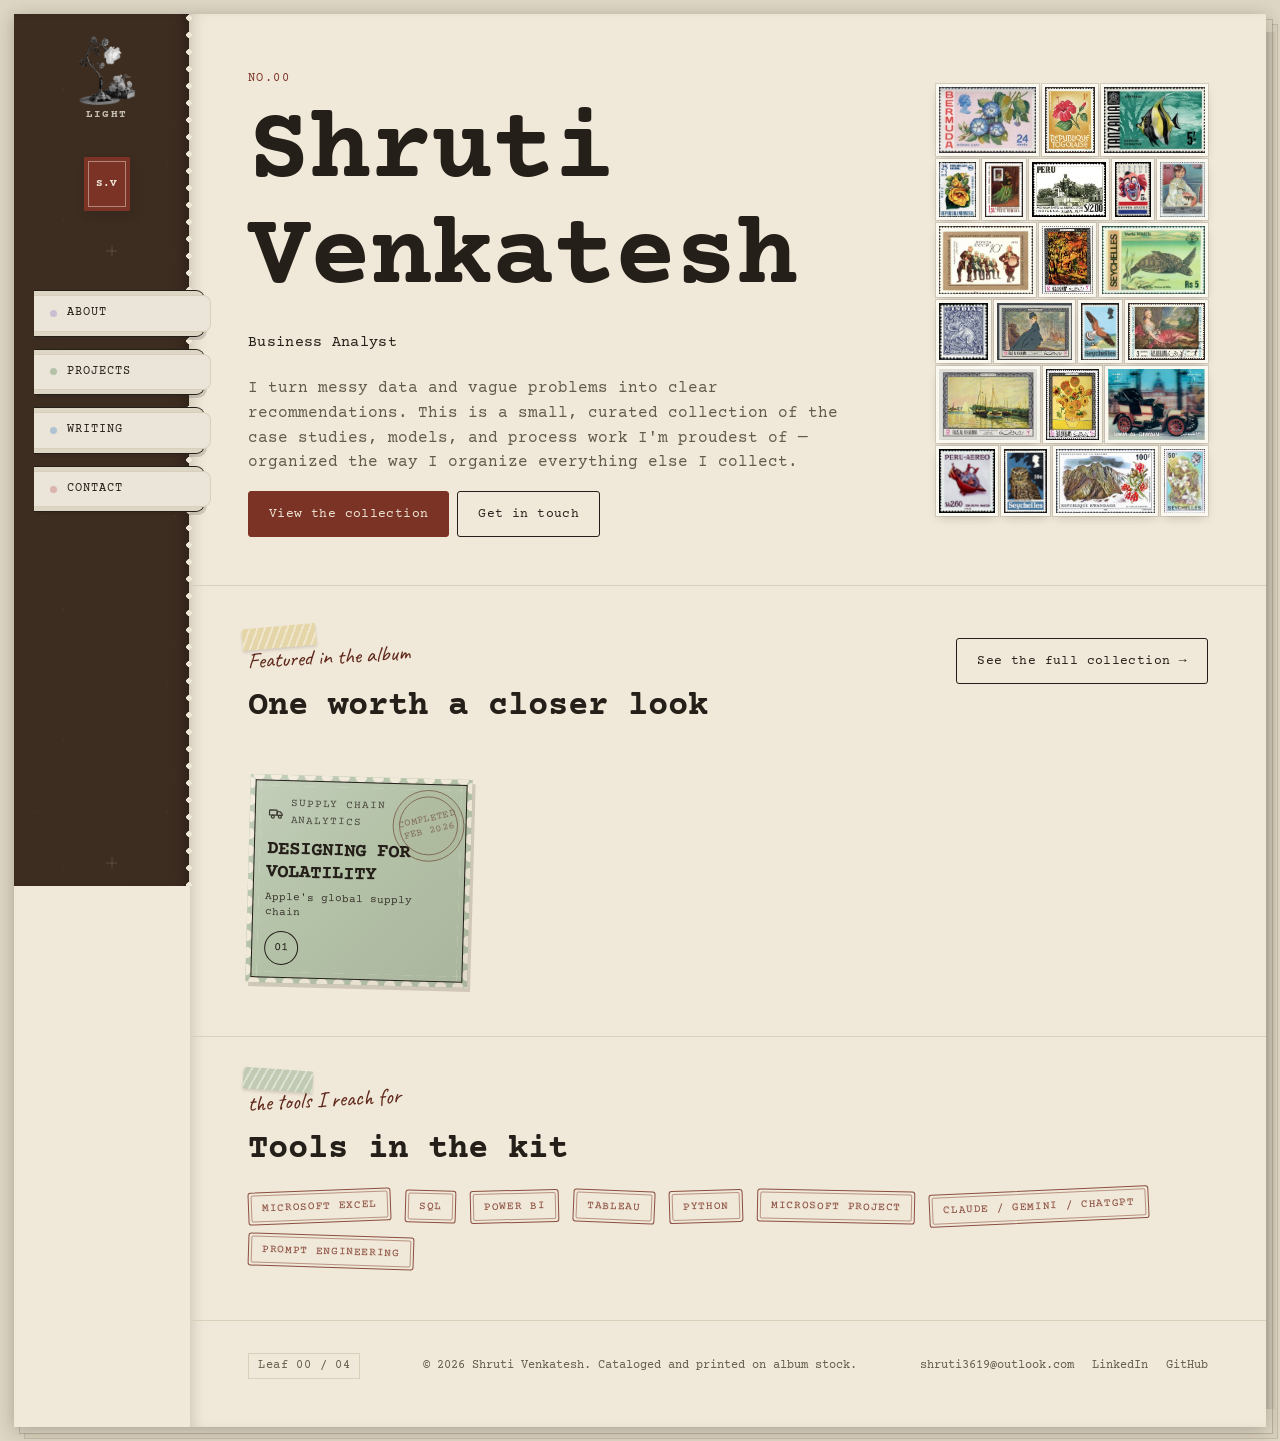
==== commit 90bf43b1: "Add files via upload" ====
--- a/index.html
+++ b/index.html
@@ -13,10 +13,10 @@
 </script>
 <meta name="viewport" content="width=device-width, initial-scale=1.0, viewport-fit=cover">
 <title>Shruti Venkatesh — Business Analyst</title>
-<meta name="description" content="A small collection of analytics, operations, and strategy work, catalogued like a stamp album.">
+<meta name="description" content="A small collection of analytics, operations, and strategy work, cataloged like a stamp album.">
 <meta property="og:type" content="website">
 <meta property="og:title" content="Shruti Venkatesh — Business Analyst">
-<meta property="og:description" content="A small collection of analytics, operations, and strategy work, catalogued like a stamp album.">
+<meta property="og:description" content="A small collection of analytics, operations, and strategy work, cataloged like a stamp album.">
 <meta property="og:url" content="https://shrutivenkatesh14.github.io/Portfolio/">
 <meta property="og:site_name" content="Shruti Venkatesh — Portfolio">
 <meta property="og:image" content="https://shrutivenkatesh14.github.io/Portfolio/og-image.png">
@@ -24,7 +24,7 @@
 <meta property="og:image:height" content="630">
 <meta name="twitter:card" content="summary_large_image">
 <meta name="twitter:title" content="Shruti Venkatesh — Business Analyst">
-<meta name="twitter:description" content="A small collection of analytics, operations, and strategy work, catalogued like a stamp album.">
+<meta name="twitter:description" content="A small collection of analytics, operations, and strategy work, cataloged like a stamp album.">
 <meta name="twitter:image" content="https://shrutivenkatesh14.github.io/Portfolio/og-image.png">
 <link rel="canonical" href="https://shrutivenkatesh14.github.io/Portfolio/">
 <link rel="icon" type="image/svg+xml" href="favicon.svg">
@@ -65,7 +65,7 @@
           <p class="hero-role">Business Analyst</p>
           <p class="max-w">
             I turn messy data and vague problems into clear recommendations. This is a small, curated collection of
-            the case studies, models, and process work I'm proudest of — organised the way I organise everything
+            the case studies, models, and process work I'm proudest of — organized the way I organize everything
             else I collect.
           </p>
           <div class="chip-row hero-actions">
@@ -116,7 +116,7 @@
     <footer class="site-footer">
       <div class="wrap footer-row">
         <span class="leaf-num">Leaf 00 / 04</span>
-        <span>© 2026 Shruti Venkatesh. Catalogued and printed on album stock.</span>
+        <span>© 2026 Shruti Venkatesh. Cataloged and printed on album stock.</span>
         <div class="footer-links">
           <a href="mailto:shruti3619@outlook.com">shruti3619@outlook.com</a>
           <a href="https://www.linkedin.com/in/shrutivenkatesh14" target="_blank" rel="noopener noreferrer">LinkedIn</a>
@@ -140,6 +140,11 @@
       </div>
       <span class="overlay-denom"></span>
       <p class="overlay-outcome"></p>
+      <figure class="o-shot" hidden>
+        <span class="washi-tape" aria-hidden="true"></span>
+        <a class="o-shot-link" target="_blank" rel="noopener noreferrer" aria-label="Open the live dashboard on Tableau Public"><img alt="" decoding="async"></a>
+        <figcaption class="hand-note o-shot-note"></figcaption>
+      </figure>
       <div class="o-diagram" hidden>
         <div class="netmap-top"><h4 class="netmap-head"></h4><span class="hand-note netmap-hand"></span></div>
         <ol class="netmap" aria-label="The supply chain in four stops"></ol>
--- a/styles.css
+++ b/styles.css
@@ -500,7 +500,7 @@
   --stamp-frame: #FBF8F0;
   display: none;
   position: absolute;
-  top: 14px;   /* centres the block against the intro text */
+  top: 14px;   /* centers the block against the intro text */
   right: clamp(20px, 4vw, 40px);
   width: 272px;
   padding: 3px;
@@ -759,6 +759,24 @@
 .overlay-body ul { font-family: 'Newsreader', Georgia, 'Times New Roman', serif; margin: 0; padding-left: 18px; font-size: 16px; line-height: 1.55; color: var(--ink-soft); }
 .overlay-body li { margin-bottom: 9px; }
 .overlay-body li:last-child { margin-bottom: 0; }
+/* Dashboard screenshot — a print taped into the case file. The tape is the
+   same washi-tape used for postcards; the handwritten note is the album's one
+   personal-annotation voice. */
+.o-shot { position: relative; margin: 8px 0 34px; transform: rotate(-0.6deg); }
+.o-shot[hidden] { display: none; }
+.o-shot .washi-tape { top: -13px; left: 50%; width: 96px; transform: translateX(-50%) rotate(-3deg); }
+.o-shot-link {
+  display: block;
+  padding: 8px;
+  background: var(--panel);
+  border: 1.5px solid var(--ink);
+  box-shadow: 3px 4px 0 rgba(43,36,30,0.14);
+  transition: transform 0.2s cubic-bezier(0.16,1,0.3,1);
+}
+.o-shot-link[href]:hover, .o-shot-link[href]:focus-visible { transform: rotate(0.6deg) translateY(-2px); }
+.o-shot img { display: block; width: 100%; height: auto; }
+.o-shot-note { display: block; margin-top: 12px; text-align: right; transform: rotate(-2deg); transform-origin: right center; }
+
 .overlay-links { display: flex; gap: 10px; flex-wrap: wrap; margin-top: 22px; }
 .overlay-links .btn { padding: 10px 16px; font-size: 12px; }
 
@@ -883,14 +901,14 @@
 .route-stop h3 { margin: 4px 0 4px; }
 
 /* ==========================================================================
-   Contact — specimen card (stamp + catalogue) and message form
+   Contact — specimen card (stamp + catalog) and message form
    ========================================================================== */
 
 .specimen-plaque { background: var(--paper); border: 3px solid var(--ink); box-shadow: 6px 8px 0 rgba(37,31,25,0.22); padding: 34px; }
 html[data-theme="dark"] .specimen-plaque { box-shadow: 6px 8px 0 rgba(0,0,0,0.35); }
 
 .e-cols { display: flex; gap: 34px; align-items: flex-start; justify-content: space-between; flex-wrap: wrap; }
-.mount { flex: 1 1 190px; display: flex; justify-content: center; position: relative; }  /* stamp sits centred in its column, not hard left */
+.mount { flex: 1 1 190px; display: flex; justify-content: center; position: relative; }  /* stamp sits centered in its column, not hard left */
 .mount-hinge { position: absolute; top: -10px; left: 50%; transform: translateX(-50%); width: 40px; height: 16px; background: rgba(37,31,25,0.16); }
 
 .specimen-stamp {
@@ -991,7 +1009,7 @@
 .postcard:hover { transform: rotate(0deg) translateY(-3px); box-shadow: 0 10px 24px rgba(43,36,30,0.12); }
 
 /* every postcard is held to the page by a small strip of washi tape —
-   see .washi-tape above; colour + rotation + position are set per-card
+   see .washi-tape above; color + rotation + position are set per-card
    in app.js so the rack doesn't look mechanically repeated */
 
 .postcard-tag {
@@ -1280,3 +1298,19 @@
 }
 .o-diagram p.netmap-take[hidden] { display: none; }
 .netmap-take-label { display: block; font-family: var(--font-mono); font-size: 11px; letter-spacing: 0.08em; text-transform: uppercase; color: var(--accent-ink); margin-bottom: 3px; }
+
+/* ---- Writing page header: title + intro left, follow links in a column on the right.
+   The column runs from the top of the heading down to the last intro line;
+   its three items spread evenly over that height so the stamps can breathe. ---- */
+.page-head { display: flex; justify-content: space-between; align-items: stretch; gap: 20px 32px; flex-wrap: wrap; }
+/* tight line box: the top of the box sits at the top of the letters, so the follow column can line up with it */
+.page-head-main h1 { margin: 0; line-height: 1.05; }
+.page-intro { font-size: 17px; color: var(--ink); margin: 22px 0 0; }
+.page-head-side { display: flex; flex-direction: column; align-items: stretch; justify-content: space-between; gap: 14px; }
+.page-head-side .hand-note { align-self: flex-start; }
+.page-head-side .tool-mark-row { display: contents; }
+.page-head-side .tool-mark { justify-content: center; }
+/* pull the column in from the right edge on wide screens */
+@media (min-width: 1200px) {
+  .page-head-side { margin-right: 64px; }
+}
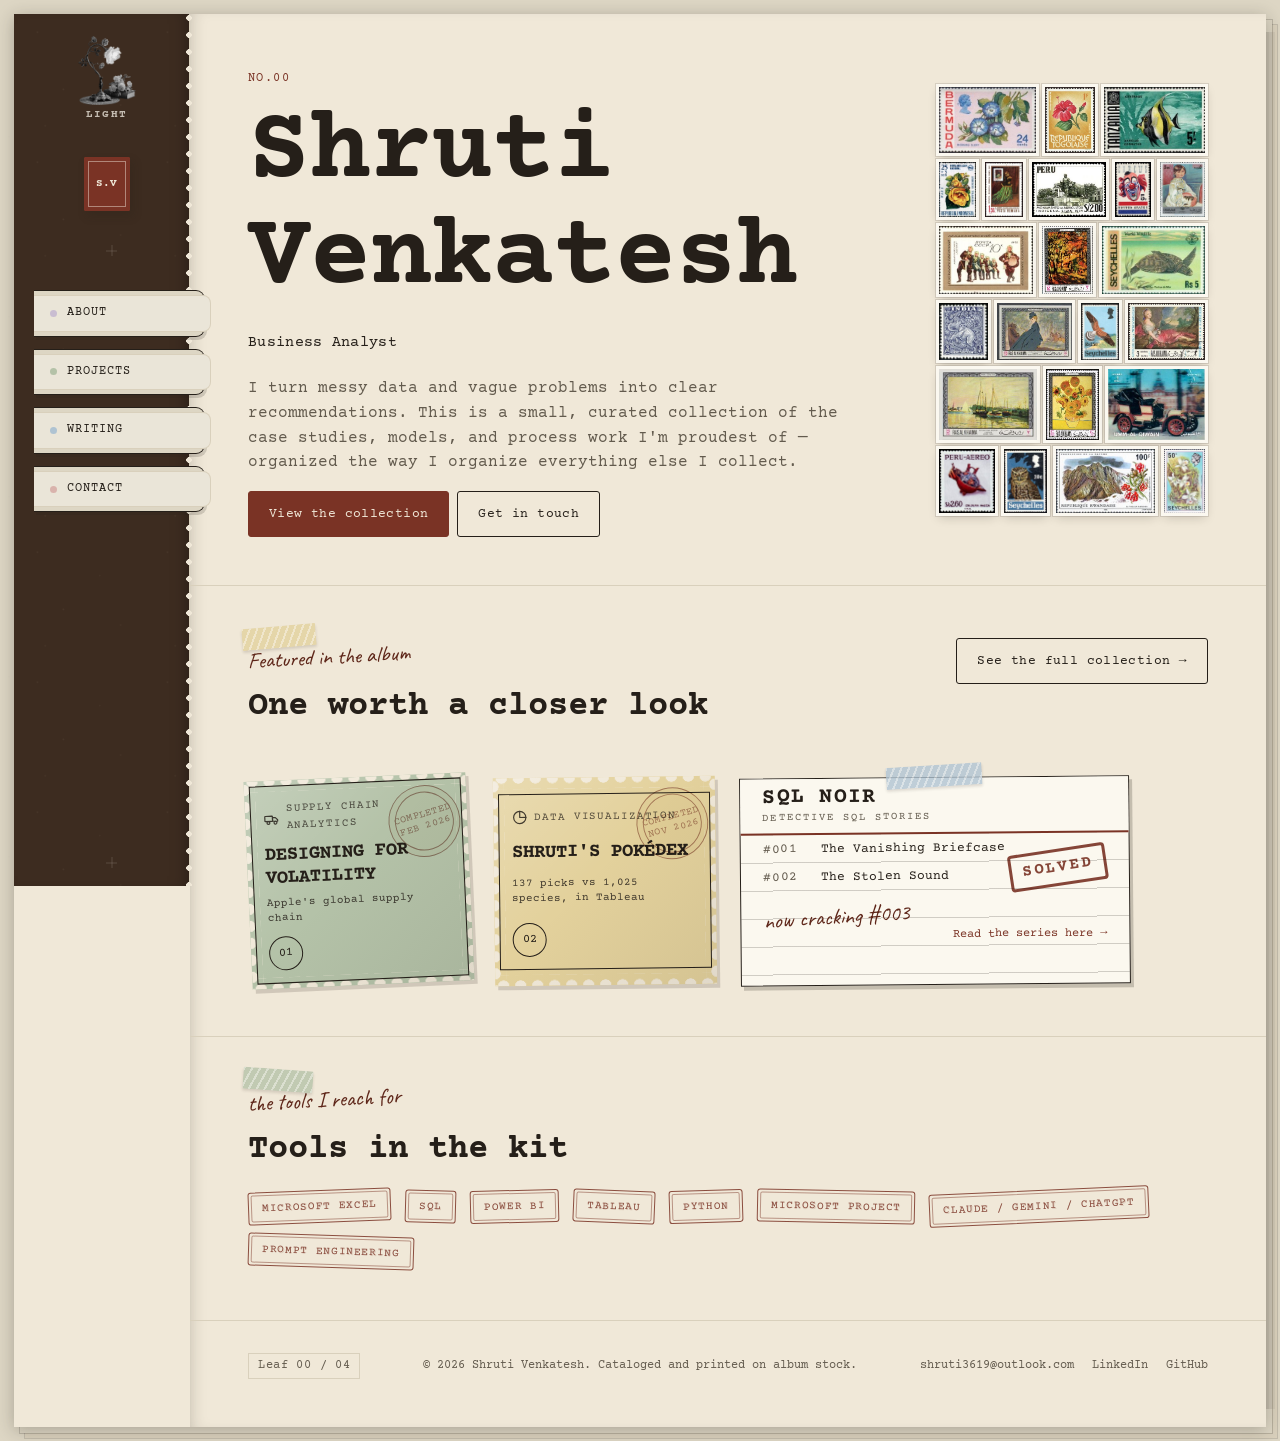
==== commit 8a7da40a: "Add files via upload" ====
--- a/index.html
+++ b/index.html
@@ -33,7 +33,7 @@
 <link rel="preconnect" href="https://fonts.googleapis.com">
 <link rel="preconnect" href="https://fonts.gstatic.com" crossorigin>
 <link href="https://fonts.googleapis.com/css2?family=Courier+Prime:ital,wght@0,400;0,700;1,400&family=Newsreader:ital,wght@0,400;0,500;1,400&family=Caveat:wght@500;600&display=swap" rel="stylesheet">
-<link rel="stylesheet" href="styles.css?v=20261023">
+<link rel="stylesheet" href="styles.css?v=20261105">
 </head>
 <body>
 
@@ -170,7 +170,7 @@
   </div>
 </div>
 
-<script src="data.js?v=20261023"></script>
-<script src="app.js?v=20261023"></script>
+<script src="data.js?v=20261105"></script>
+<script src="app.js?v=20261105"></script>
 </body>
 </html>
--- a/styles.css
+++ b/styles.css
@@ -17,6 +17,7 @@
   --powder-blue: #AFC3D2;
   --butter-yellow: #E3D19C;
   --lavender: #C9BDD1;
+  --card-stock: #FBF8EF;
 
   --spine: #3D2C20;
   --spine-mark: rgba(243,238,227,0.4);
@@ -682,6 +683,75 @@
 }
 
 /* ==========================================================================
+   Series card. A taped catalog (index) card for multi-part writing like SQL
+   Noir: brighter stock than the paper, ink border, ruled lines, a red
+   header rule, a red rubber-stamp status, and one handwritten annotation.
+   It is a note, so it belongs with the writing, not with the project stamps.
+   It sits in a two-column cell but stays narrower than it, keeping the
+   landscape card proportions.
+   ========================================================================== */
+.series-card {
+  position: relative;
+  display: block;
+  width: 100%;
+  max-width: 390px;
+  padding: 0 0 16px;
+  text-decoration: none;
+  color: var(--ink);
+  background-color: var(--card-stock);
+  background-image: repeating-linear-gradient(to bottom, transparent 0 27px, color-mix(in srgb, var(--ink) 20%, transparent) 27px 28px);
+  border: 1.5px solid var(--ink);
+  box-shadow: 3px 4px 0 rgba(43,36,30,0.22);
+  transform: rotate(var(--tilt, -0.6deg));
+  transition: transform 0.2s cubic-bezier(0.16,1,0.3,1);
+  animation: album-item-enter 0.48s cubic-bezier(0.16,1,0.3,1) both;
+  animation-delay: var(--enter-delay, 0ms);
+}
+@media (min-width: 560px) { .series-card { grid-column: span 2; } }
+.series-card:hover, .series-card:focus-visible { transform: rotate(0deg) translateY(-3px); }
+.series-card .washi-tape { top: -13px; left: 50%; width: 96px; transform: translateX(-50%) rotate(-3deg); }
+.series-card-head {
+  height: 56px;
+  box-sizing: border-box;
+  padding: 0 22px;
+  display: flex;
+  flex-direction: column;
+  justify-content: center;
+  background: var(--card-stock);
+  border-bottom: 2px solid var(--accent-ink);
+  font-family: var(--font-mono);
+}
+.series-card-head b { font-size: 1.35rem; line-height: 1.1; letter-spacing: 0.06em; }
+.series-card-head span { font-size: 10.5px; letter-spacing: 0.1em; text-transform: uppercase; color: var(--ink-soft); }
+.series-card-row { display: flex; gap: 14px; height: 28px; line-height: 28px; padding: 0 22px; font-family: var(--font-mono); font-size: 13px; }
+.series-card-k { flex: 0 0 44px; color: var(--ink-soft); letter-spacing: 0.06em; }
+.series-card-rubber {
+  position: absolute;
+  top: 72px; right: 22px;
+  font-family: var(--font-mono);
+  font-weight: 700;
+  font-size: 16px;
+  letter-spacing: 0.12em;
+  text-transform: uppercase;
+  color: var(--accent-ink);
+  border: 3px solid var(--accent-ink);
+  border-radius: 4px;
+  padding: 3px 10px;
+  transform: rotate(-8deg);
+  mix-blend-mode: multiply;
+  opacity: 0.9;
+}
+.series-card-hand { display: block; margin: 10px 22px 0; }
+.series-card-cta { display: block; margin: 4px 22px 0; text-align: right; font-family: var(--font-mono); font-size: 12px; color: var(--accent-ink); }
+/* Dark theme: multiply darkens amber ink into the dark card (about 1.3:1), so
+   the rubber stamp and the handwritten note switch to plain, brighter ink. */
+html[data-theme="dark"] .series-card-rubber { mix-blend-mode: normal; opacity: 1; }
+html[data-theme="dark"] .series-card-hand { color: var(--accent-ink); }
+@media (max-width: 559px) {
+  .series-card-rubber { position: static; display: inline-block; margin: 10px 22px 0; }
+}
+
+/* ==========================================================================
    Case-file overlay
    ========================================================================== */
 
@@ -1069,6 +1139,7 @@
   --powder-blue: #3C5266;
   --butter-yellow: #A97C3B;
   --lavender: #5C4463;
+  --card-stock: #3C362E;
   --antique-cream: #EAE0C8;
 }
 
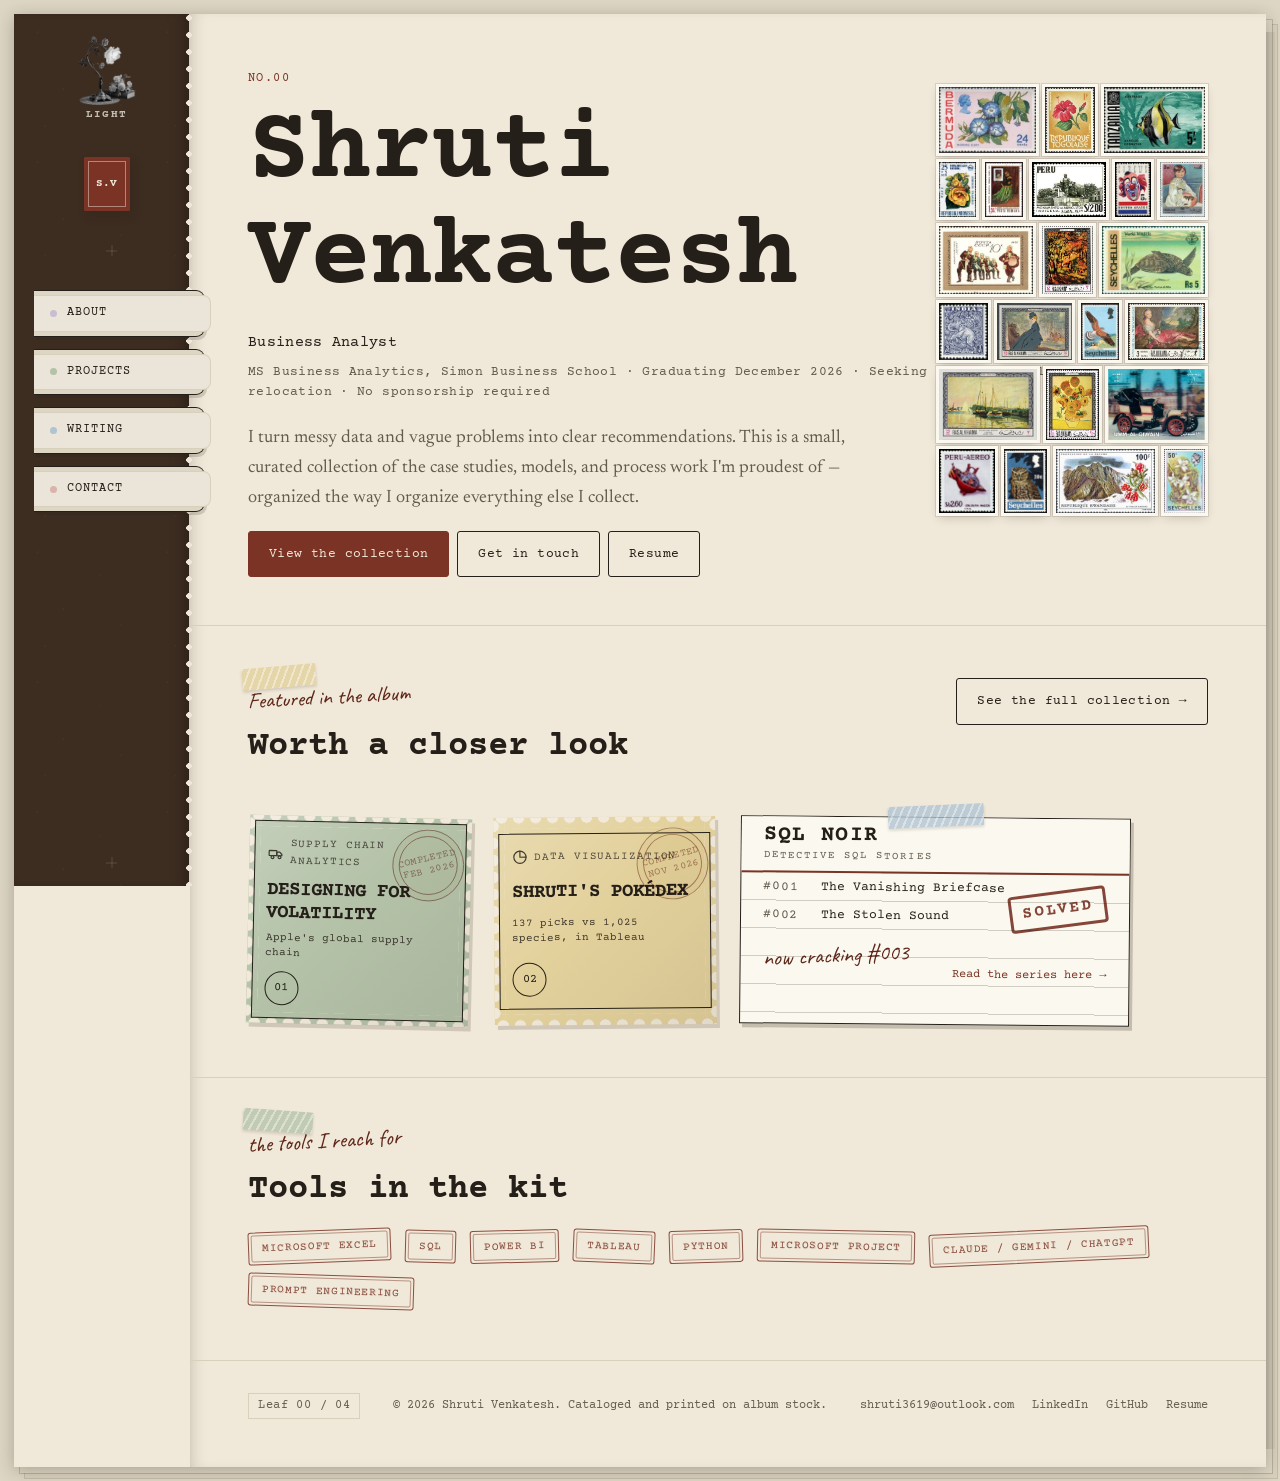
==== commit 1d1880c8: "Add files via upload" ====
--- a/index.html
+++ b/index.html
@@ -33,7 +33,7 @@
 <link rel="preconnect" href="https://fonts.googleapis.com">
 <link rel="preconnect" href="https://fonts.gstatic.com" crossorigin>
 <link href="https://fonts.googleapis.com/css2?family=Courier+Prime:ital,wght@0,400;0,700;1,400&family=Newsreader:ital,wght@0,400;0,500;1,400&family=Caveat:wght@500;600&display=swap" rel="stylesheet">
-<link rel="stylesheet" href="styles.css?v=20261105">
+<link rel="stylesheet" href="styles.css?v=20261108">
 </head>
 <body>
 
@@ -63,6 +63,7 @@
           <p class="eyebrow">No.00</p>
           <h1 class="hero-name">Shruti Venkatesh</h1>
           <p class="hero-role">Business Analyst</p>
+          <p class="hero-status">MS Business Analytics, Simon Business School · Graduating December 2026 · Seeking full-time roles · Open to relocation · No sponsorship required</p>
           <p class="max-w">
             I turn messy data and vague problems into clear recommendations. This is a small, curated collection of
             the case studies, models, and process work I'm proudest of — organized the way I organize everything
@@ -71,6 +72,7 @@
           <div class="chip-row hero-actions">
             <a href="projects.html" class="btn btn-primary">View the collection</a>
             <a href="contact.html" class="btn btn-quiet">Get in touch</a>
+            <a href="assets/Shruti-Venkatesh-Resume.pdf" class="btn btn-quiet" target="_blank" rel="noopener noreferrer">Resume</a>
           </div>
           <div class="hero-scatter" id="hero-scatter" aria-hidden="true"></div>
         </div>
@@ -84,7 +86,7 @@
                 <span class="washi-tape washi-butter" aria-hidden="true" style="width:74px; left:-6px; transform:rotate(-5deg);"></span>
                 <span class="hand-note">Featured in the album</span>
               </span>
-              <h2 class="mt-0" style="margin-top:8px;">One worth a closer look</h2>
+              <h2 class="mt-0" style="margin-top:8px;">Worth a closer look</h2>
             </div>
             <a href="projects.html" class="btn btn-quiet">See the full collection →</a>
           </div>
@@ -121,6 +123,7 @@
           <a href="mailto:shruti3619@outlook.com">shruti3619@outlook.com</a>
           <a href="https://www.linkedin.com/in/shrutivenkatesh14" target="_blank" rel="noopener noreferrer">LinkedIn</a>
           <a href="https://github.com/shrutivenkatesh14" target="_blank" rel="noopener noreferrer">GitHub</a>
+          <a href="assets/Shruti-Venkatesh-Resume.pdf" target="_blank" rel="noopener noreferrer">Resume</a>
         </div>
       </div>
     </footer>
@@ -170,7 +173,7 @@
   </div>
 </div>
 
-<script src="data.js?v=20261105"></script>
+<script src="data.js?v=20261108"></script>
 <script src="app.js?v=20261105"></script>
 </body>
 </html>
--- a/styles.css
+++ b/styles.css
@@ -487,6 +487,13 @@
   font-size: clamp(13px, 1.6vw, 15px);
   color: var(--ink);
   letter-spacing: 0.02em;
+  margin-bottom: 8px;
+}
+.hero-status {
+  font-family: var(--font-mono);
+  font-size: clamp(11.5px, 1.4vw, 13px);
+  letter-spacing: 0.03em;
+  color: var(--ink-soft);
   margin-bottom: 22px;
 }
 .hero-actions { margin-bottom: 48px; }
@@ -1385,3 +1392,8 @@
 @media (min-width: 1200px) {
   .page-head-side { margin-right: 64px; }
 }
+
+/* Body paragraphs read in Newsreader, same as the case-file overlay.
+   Typewriter stays on headings, labels, eyebrows and structure. */
+.max-w { font-family: 'Newsreader', Georgia, 'Times New Roman', serif; line-height: 1.65; }
+.hero .max-w { font-size: 18px; }
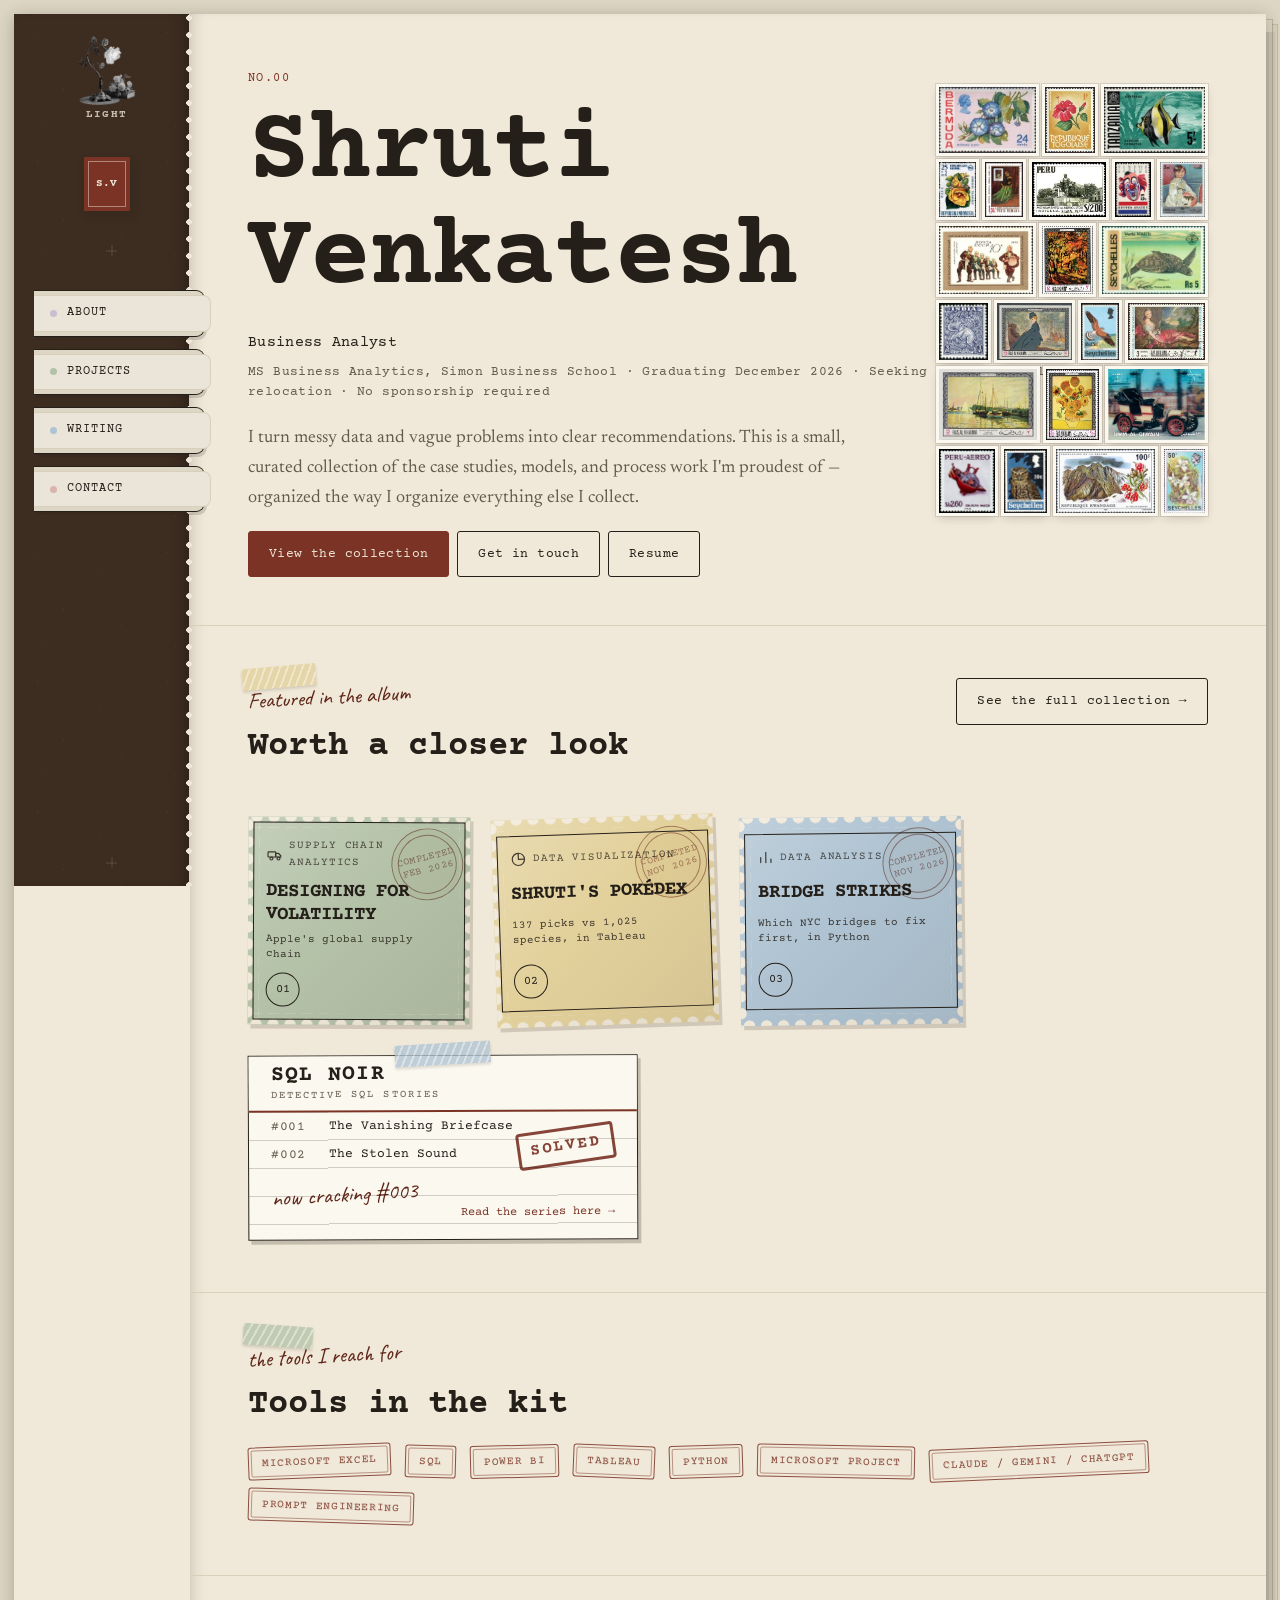
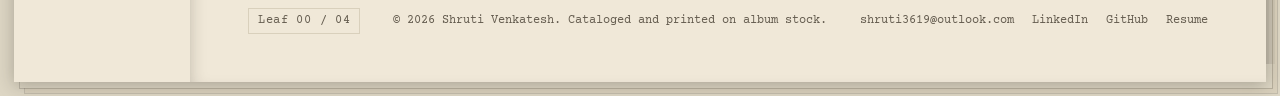
==== commit 7e75dc57: "Add files via upload" ====
--- a/index.html
+++ b/index.html
@@ -173,7 +173,7 @@
   </div>
 </div>
 
-<script src="data.js?v=20261108"></script>
+<script src="data.js?v=20261112"></script>
 <script src="app.js?v=20261105"></script>
 </body>
 </html>
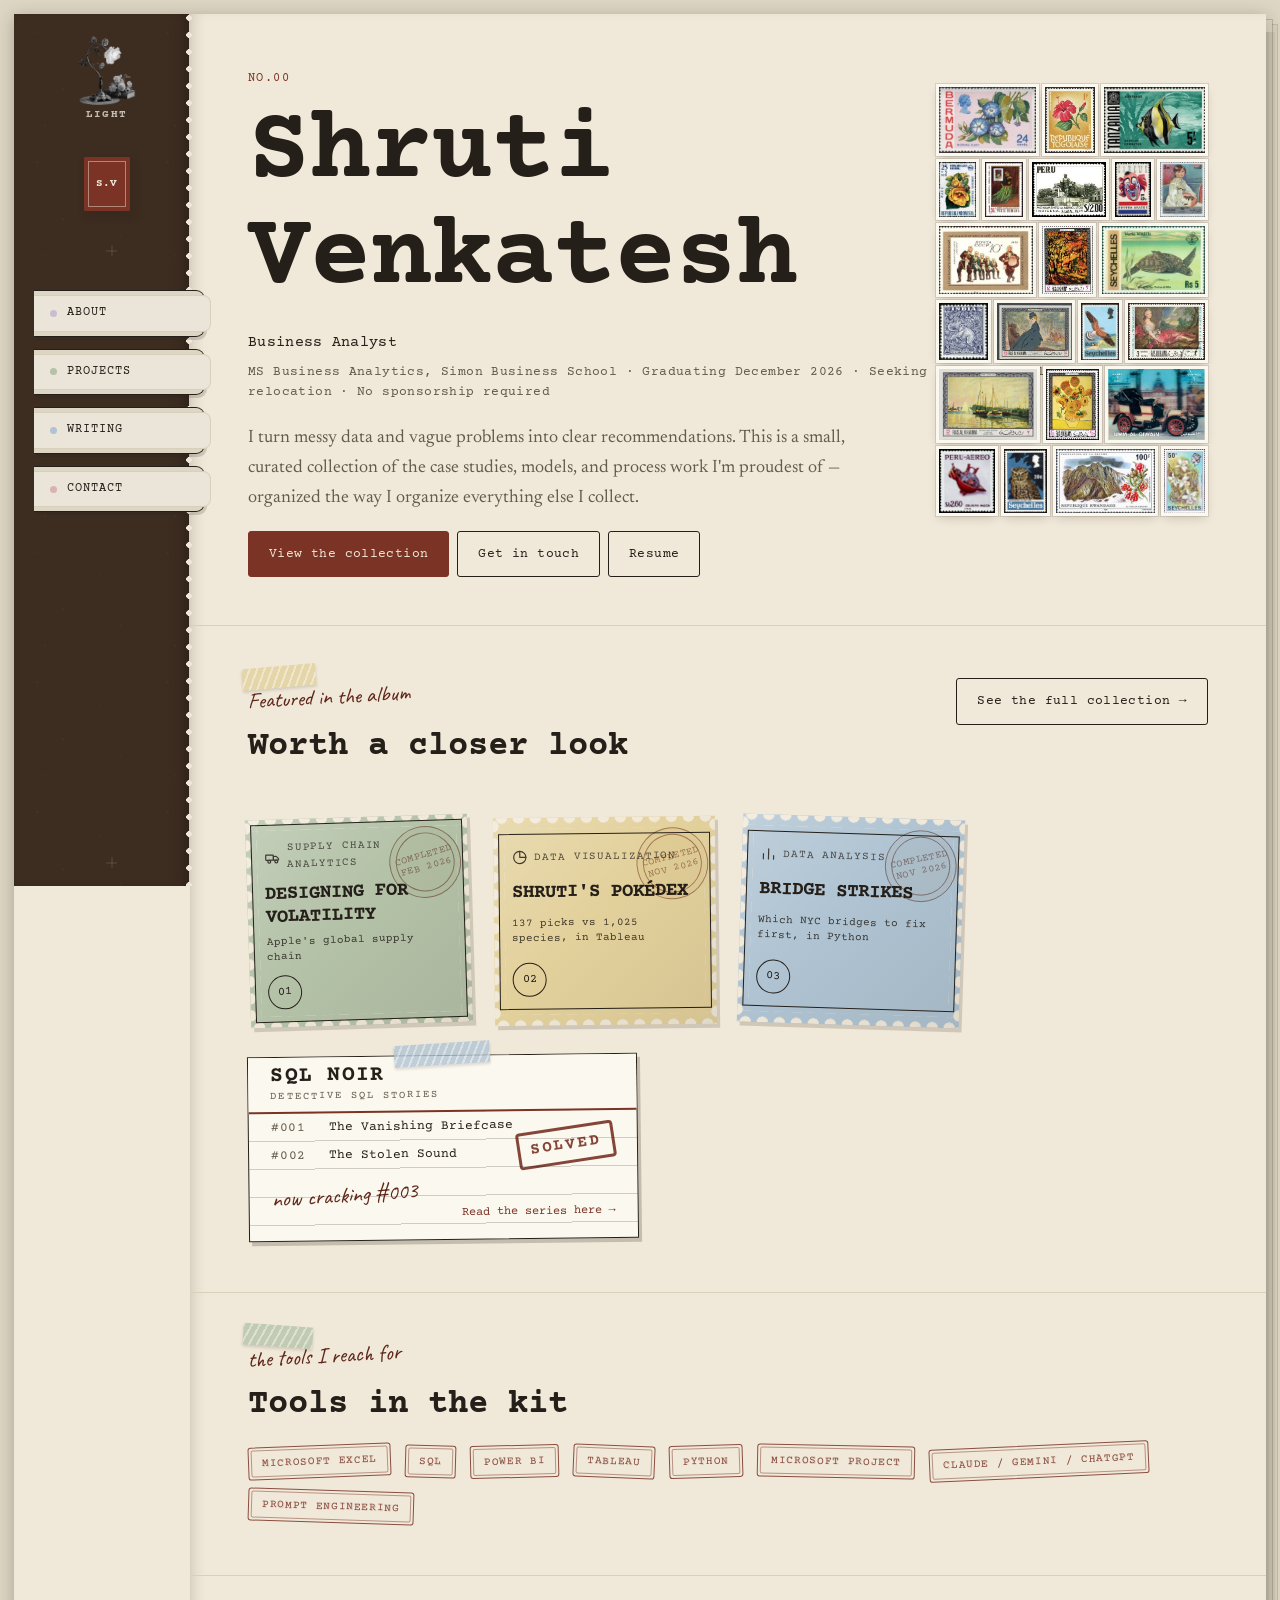
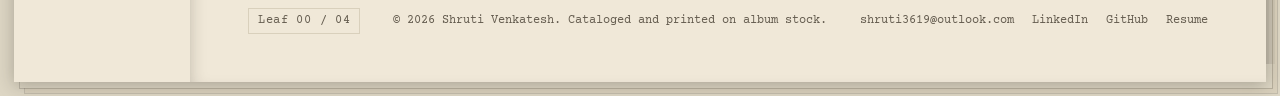
==== commit 0753a993: "Add files via upload" ====
--- a/index.html
+++ b/index.html
@@ -33,7 +33,7 @@
 <link rel="preconnect" href="https://fonts.googleapis.com">
 <link rel="preconnect" href="https://fonts.gstatic.com" crossorigin>
 <link href="https://fonts.googleapis.com/css2?family=Courier+Prime:ital,wght@0,400;0,700;1,400&family=Newsreader:ital,wght@0,400;0,500;1,400&family=Caveat:wght@500;600&display=swap" rel="stylesheet">
-<link rel="stylesheet" href="styles.css?v=20261108">
+<link rel="stylesheet" href="styles.css?v=20261113">
 </head>
 <body>
 
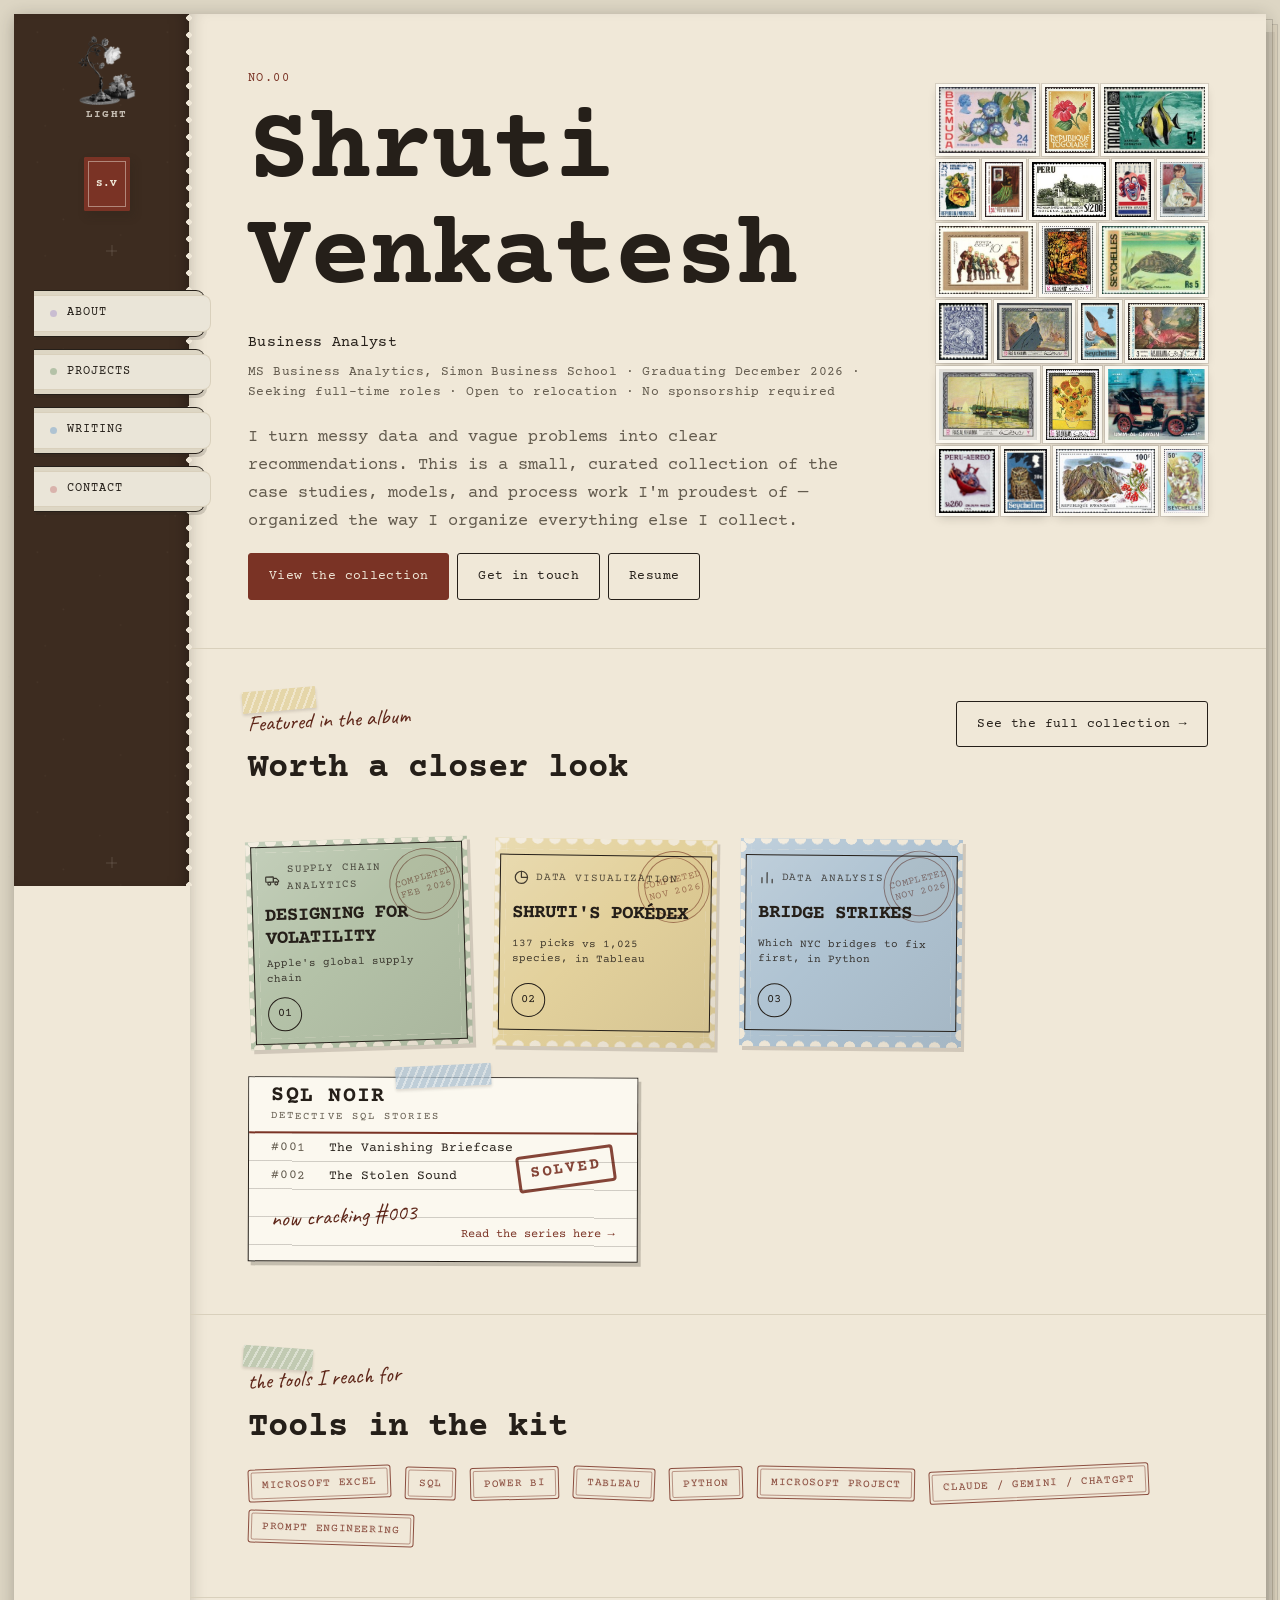
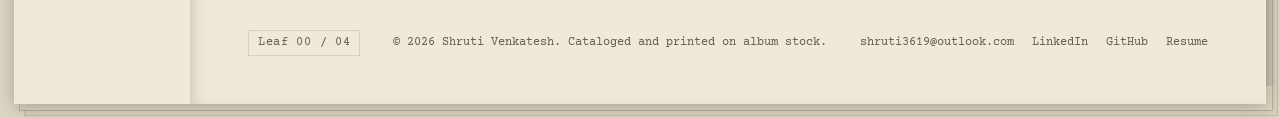
==== commit 1fad2333: "Add files via upload" ====
--- a/index.html
+++ b/index.html
@@ -33,7 +33,7 @@
 <link rel="preconnect" href="https://fonts.googleapis.com">
 <link rel="preconnect" href="https://fonts.gstatic.com" crossorigin>
 <link href="https://fonts.googleapis.com/css2?family=Courier+Prime:ital,wght@0,400;0,700;1,400&family=Newsreader:ital,wght@0,400;0,500;1,400&family=Caveat:wght@500;600&display=swap" rel="stylesheet">
-<link rel="stylesheet" href="styles.css?v=20261113">
+<link rel="stylesheet" href="styles.css?v=20261114">
 </head>
 <body>
 
@@ -174,6 +174,6 @@
 </div>
 
 <script src="data.js?v=20261112"></script>
-<script src="app.js?v=20261105"></script>
+<script src="app.js?v=20261114"></script>
 </body>
 </html>
--- a/styles.css
+++ b/styles.css
@@ -490,6 +490,7 @@
   margin-bottom: 8px;
 }
 .hero-status {
+  max-width: 620px;
   font-family: var(--font-mono);
   font-size: clamp(11.5px, 1.4vw, 13px);
   letter-spacing: 0.03em;
@@ -770,7 +771,7 @@
   display: flex;
   align-items: center;
   justify-content: center;
-  padding: 24px;
+  padding: clamp(8px, 1.6vw, 20px);
   opacity: 0;
   pointer-events: none;
   transition: opacity 0.2s ease;
@@ -781,11 +782,12 @@
 .overlay-sheet {
   background: var(--paper);
   border: 1px solid var(--line);
-  max-width: 760px;
+  max-width: 1140px;
   width: 100%;
-  max-height: 88vh;
+  max-height: 96vh;
+  max-height: 96dvh;
   overflow-y: auto;
-  padding: clamp(24px, 4vw, 48px);
+  padding: clamp(22px, 3vw, 40px) clamp(22px, 3.4vw, 48px);
   position: relative;
   transform: translateY(14px) scale(0.98);
   transition: transform 0.25s cubic-bezier(0.2,0.8,0.2,1);
@@ -854,6 +856,34 @@
 .o-shot img { display: block; width: 100%; height: auto; }
 .o-shot-note { display: block; margin-top: 12px; text-align: right; transform: rotate(-2deg); transform-origin: right center; }
 
+/* Wide screens: use the extra width instead of one long scroll.
+   - entries with a dashboard screenshot: print on the left, text on the right
+   - other entries: problem / what I did / outcome as three columns */
+@media (min-width: 1000px) {
+  .overlay-content:not(:has(.o-shot:not([hidden]))) .overlay-body:not(:has(> div[hidden])) {
+    grid-template-columns: repeat(3, minmax(0, 1fr));
+    gap: 34px;
+    align-items: start;
+  }
+  /* entries that tell problem/outcome in the diagram keep only "What I did": flow its list in two columns */
+  .overlay-content:not(:has(.o-shot:not([hidden]))) .overlay-body:has(> div[hidden]) .o-approach {
+    columns: 2;
+    column-gap: 40px;
+  }
+  .overlay-body:has(> div[hidden]) .o-approach li { break-inside: avoid; }
+  .overlay-content:has(.o-shot:not([hidden])) {
+    display: grid;
+    grid-template-columns: minmax(0, 1.15fr) minmax(0, 1fr);
+    column-gap: 40px;
+    grid-template-rows: auto auto auto auto 1fr;
+    align-items: start;
+  }
+  .overlay-content:has(.o-shot:not([hidden])) > * { grid-column: 1 / -1; }
+  .overlay-content:has(.o-shot:not([hidden])) > .o-shot { grid-column: 1; grid-row: 4 / span 2; margin: 8px 0 0; }
+  .overlay-content:has(.o-shot:not([hidden])) > .overlay-body { grid-column: 2; grid-row: 4; margin-top: 8px; }
+  .overlay-content:has(.o-shot:not([hidden])) > .overlay-links { grid-column: 2; grid-row: 5; margin-top: 22px; align-self: start; }
+}
+
 .overlay-links { display: flex; gap: 10px; flex-wrap: wrap; margin-top: 22px; }
 .overlay-links .btn { padding: 10px 16px; font-size: 12px; }
 
@@ -1393,7 +1423,7 @@
   .page-head-side { margin-right: 64px; }
 }
 
-/* Body paragraphs read in Newsreader, same as the case-file overlay.
-   Typewriter stays on headings, labels, eyebrows and structure. */
-.max-w { font-family: 'Newsreader', Georgia, 'Times New Roman', serif; line-height: 1.65; }
-.hero .max-w { font-size: 18px; }
+/* Page body copy stays in the site typewriter face (Courier Prime).
+   Newsreader is reserved for the case-file overlay reading text. */
+.max-w { line-height: 1.65; }
+.hero .max-w { font-size: 17px; }
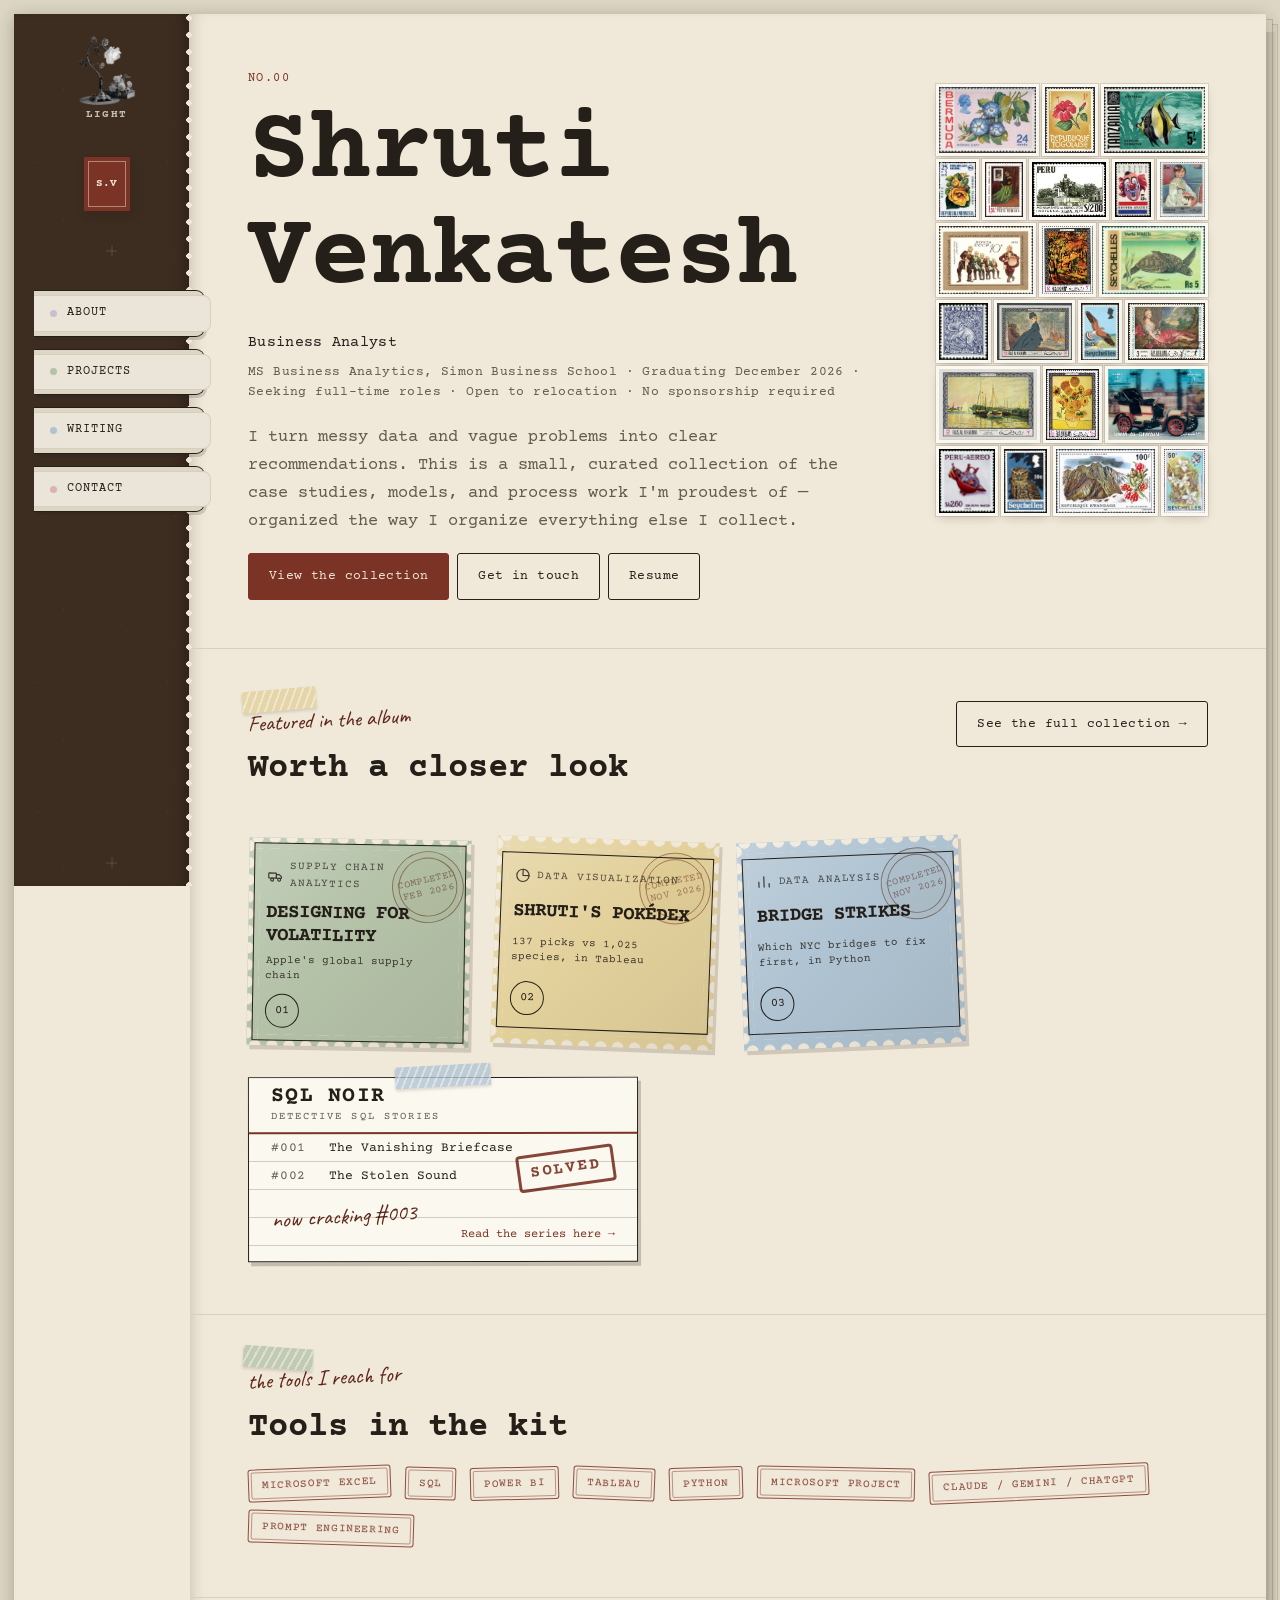
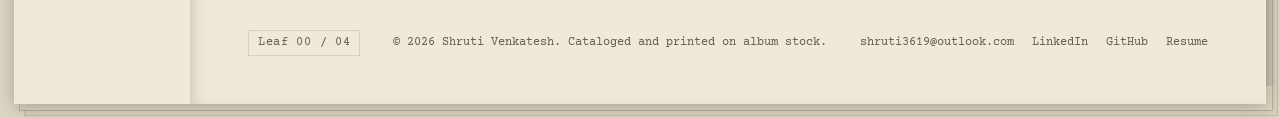
==== commit d8275721: "Add files via upload" ====
--- a/index.html
+++ b/index.html
@@ -173,7 +173,7 @@
   </div>
 </div>
 
-<script src="data.js?v=20261112"></script>
+<script src="data.js?v=20261117"></script>
 <script src="app.js?v=20261114"></script>
 </body>
 </html>
--- a/styles.css
+++ b/styles.css
@@ -856,32 +856,14 @@
 .o-shot img { display: block; width: 100%; height: auto; }
 .o-shot-note { display: block; margin-top: 12px; text-align: right; transform: rotate(-2deg); transform-origin: right center; }
 
-/* Wide screens: use the extra width instead of one long scroll.
-   - entries with a dashboard screenshot: print on the left, text on the right
-   - other entries: problem / what I did / outcome as three columns */
+/* Wide screens: keep the original reading order (problem, what I did, outcome),
+   but use the extra width: the "what I did" list flows in two columns, the
+   paragraphs keep a comfortable line length, and a screenshot print stays a sensible size. */
 @media (min-width: 1000px) {
-  .overlay-content:not(:has(.o-shot:not([hidden]))) .overlay-body:not(:has(> div[hidden])) {
-    grid-template-columns: repeat(3, minmax(0, 1fr));
-    gap: 34px;
-    align-items: start;
-  }
-  /* entries that tell problem/outcome in the diagram keep only "What I did": flow its list in two columns */
-  .overlay-content:not(:has(.o-shot:not([hidden]))) .overlay-body:has(> div[hidden]) .o-approach {
-    columns: 2;
-    column-gap: 40px;
-  }
-  .overlay-body:has(> div[hidden]) .o-approach li { break-inside: avoid; }
-  .overlay-content:has(.o-shot:not([hidden])) {
-    display: grid;
-    grid-template-columns: minmax(0, 1.15fr) minmax(0, 1fr);
-    column-gap: 40px;
-    grid-template-rows: auto auto auto auto 1fr;
-    align-items: start;
-  }
-  .overlay-content:has(.o-shot:not([hidden])) > * { grid-column: 1 / -1; }
-  .overlay-content:has(.o-shot:not([hidden])) > .o-shot { grid-column: 1; grid-row: 4 / span 2; margin: 8px 0 0; }
-  .overlay-content:has(.o-shot:not([hidden])) > .overlay-body { grid-column: 2; grid-row: 4; margin-top: 8px; }
-  .overlay-content:has(.o-shot:not([hidden])) > .overlay-links { grid-column: 2; grid-row: 5; margin-top: 22px; align-self: start; }
+  .overlay-body p { max-width: 860px; }
+  .overlay-body .o-approach { columns: 2; column-gap: 44px; }
+  .overlay-body .o-approach li { break-inside: avoid; }
+  .o-shot { max-width: 720px; margin-left: auto; margin-right: auto; }
 }
 
 .overlay-links { display: flex; gap: 10px; flex-wrap: wrap; margin-top: 22px; }
